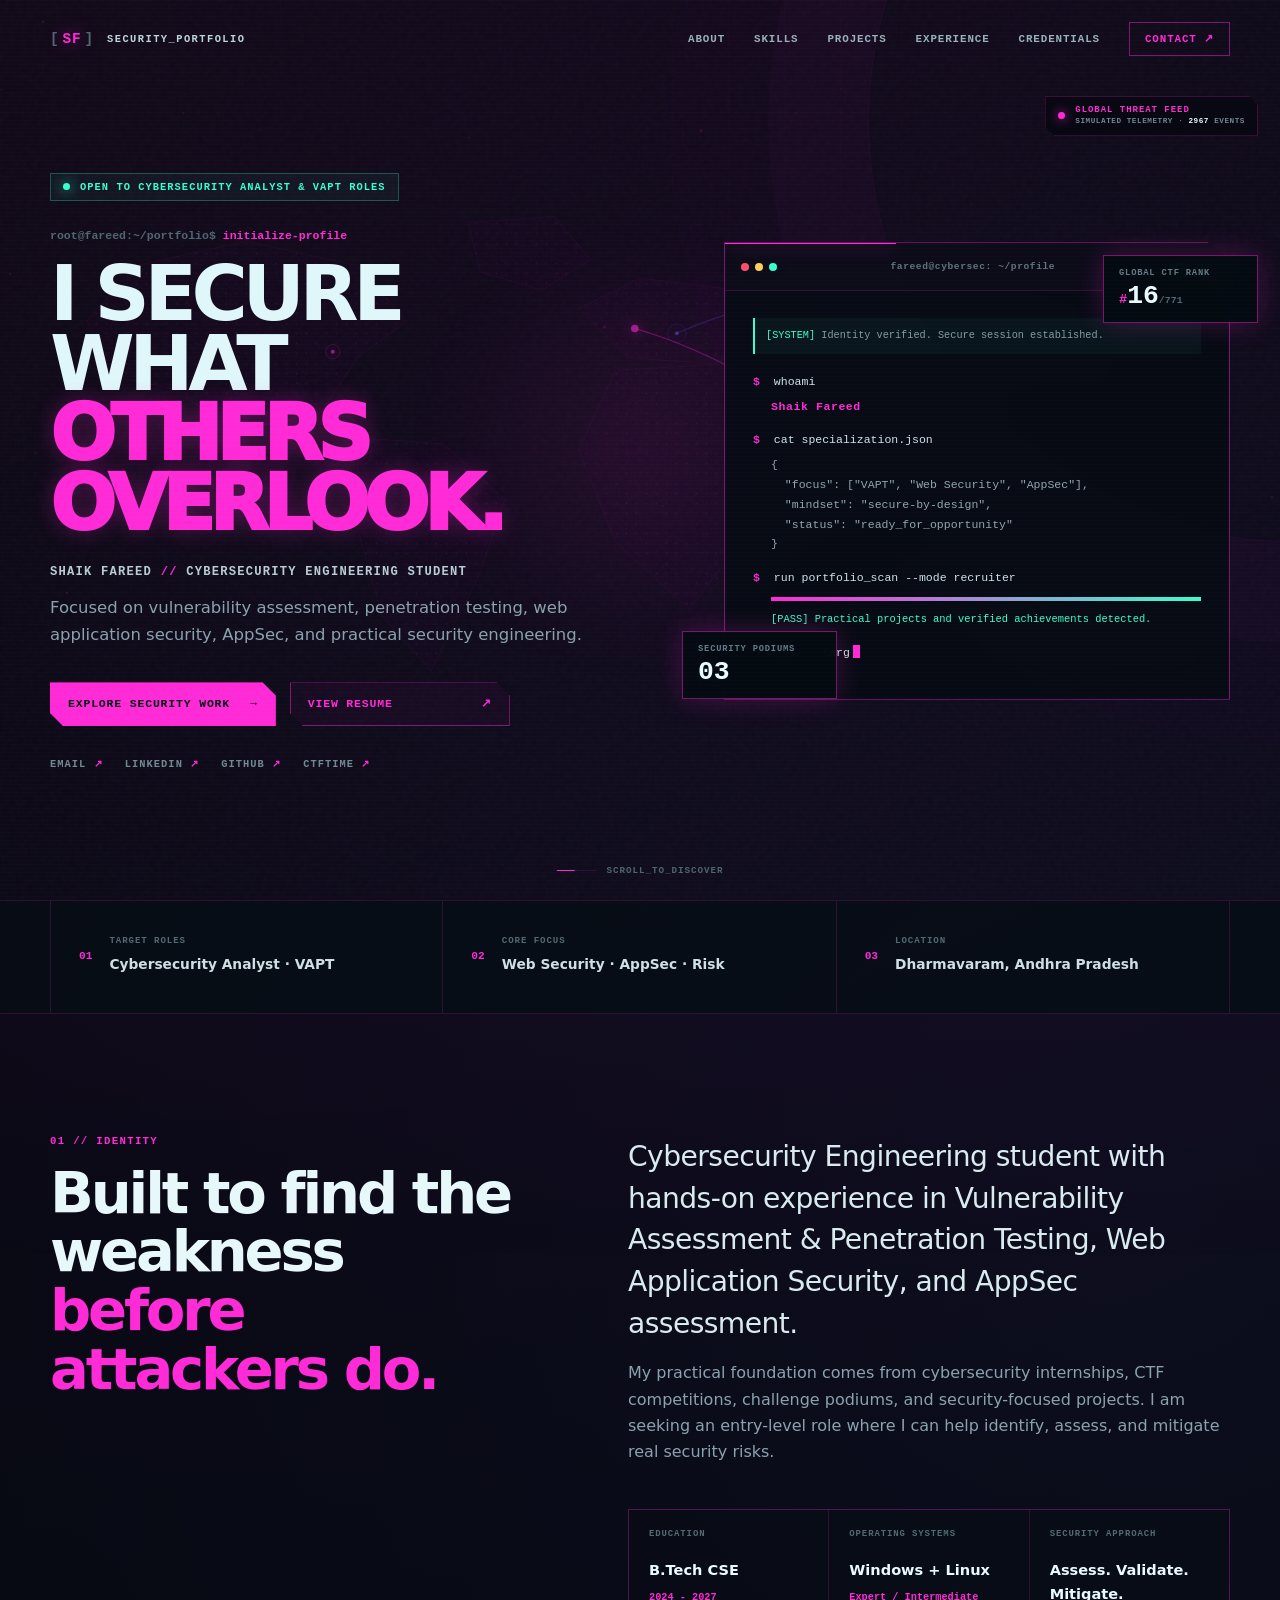
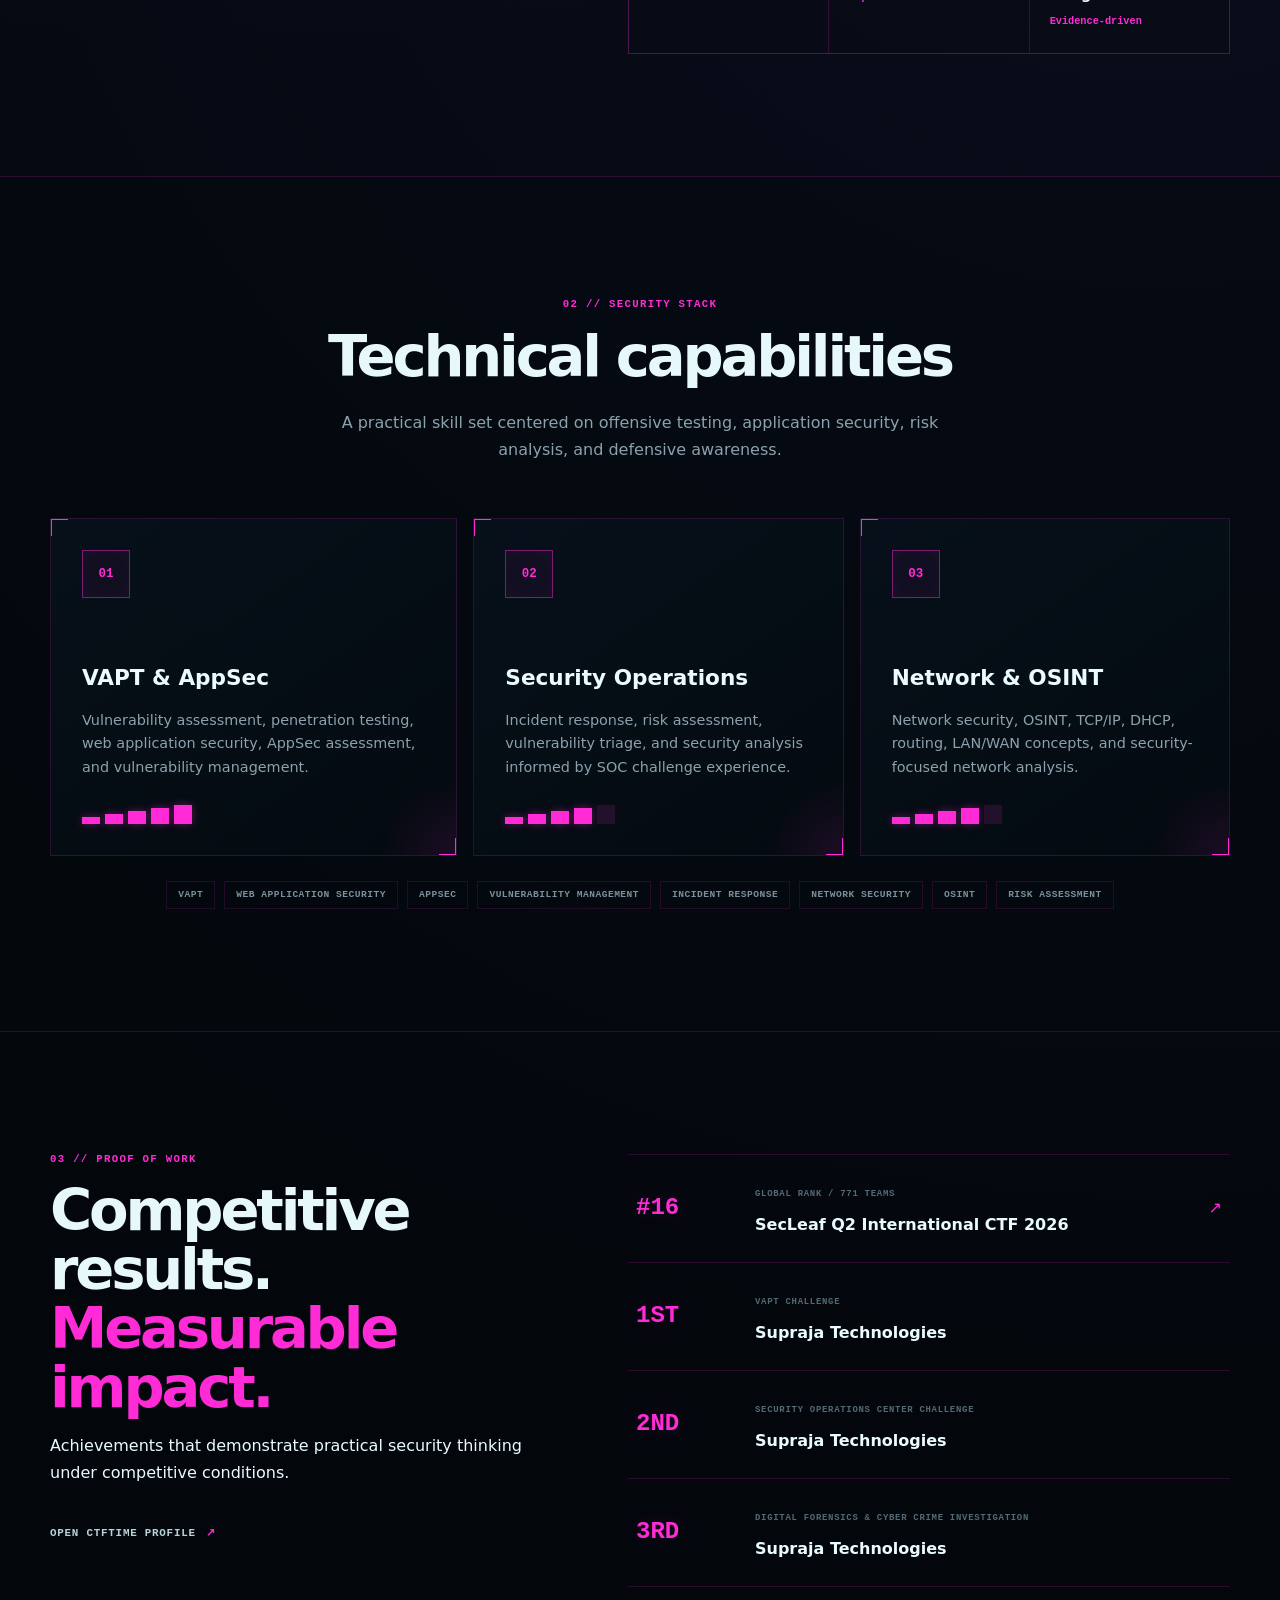
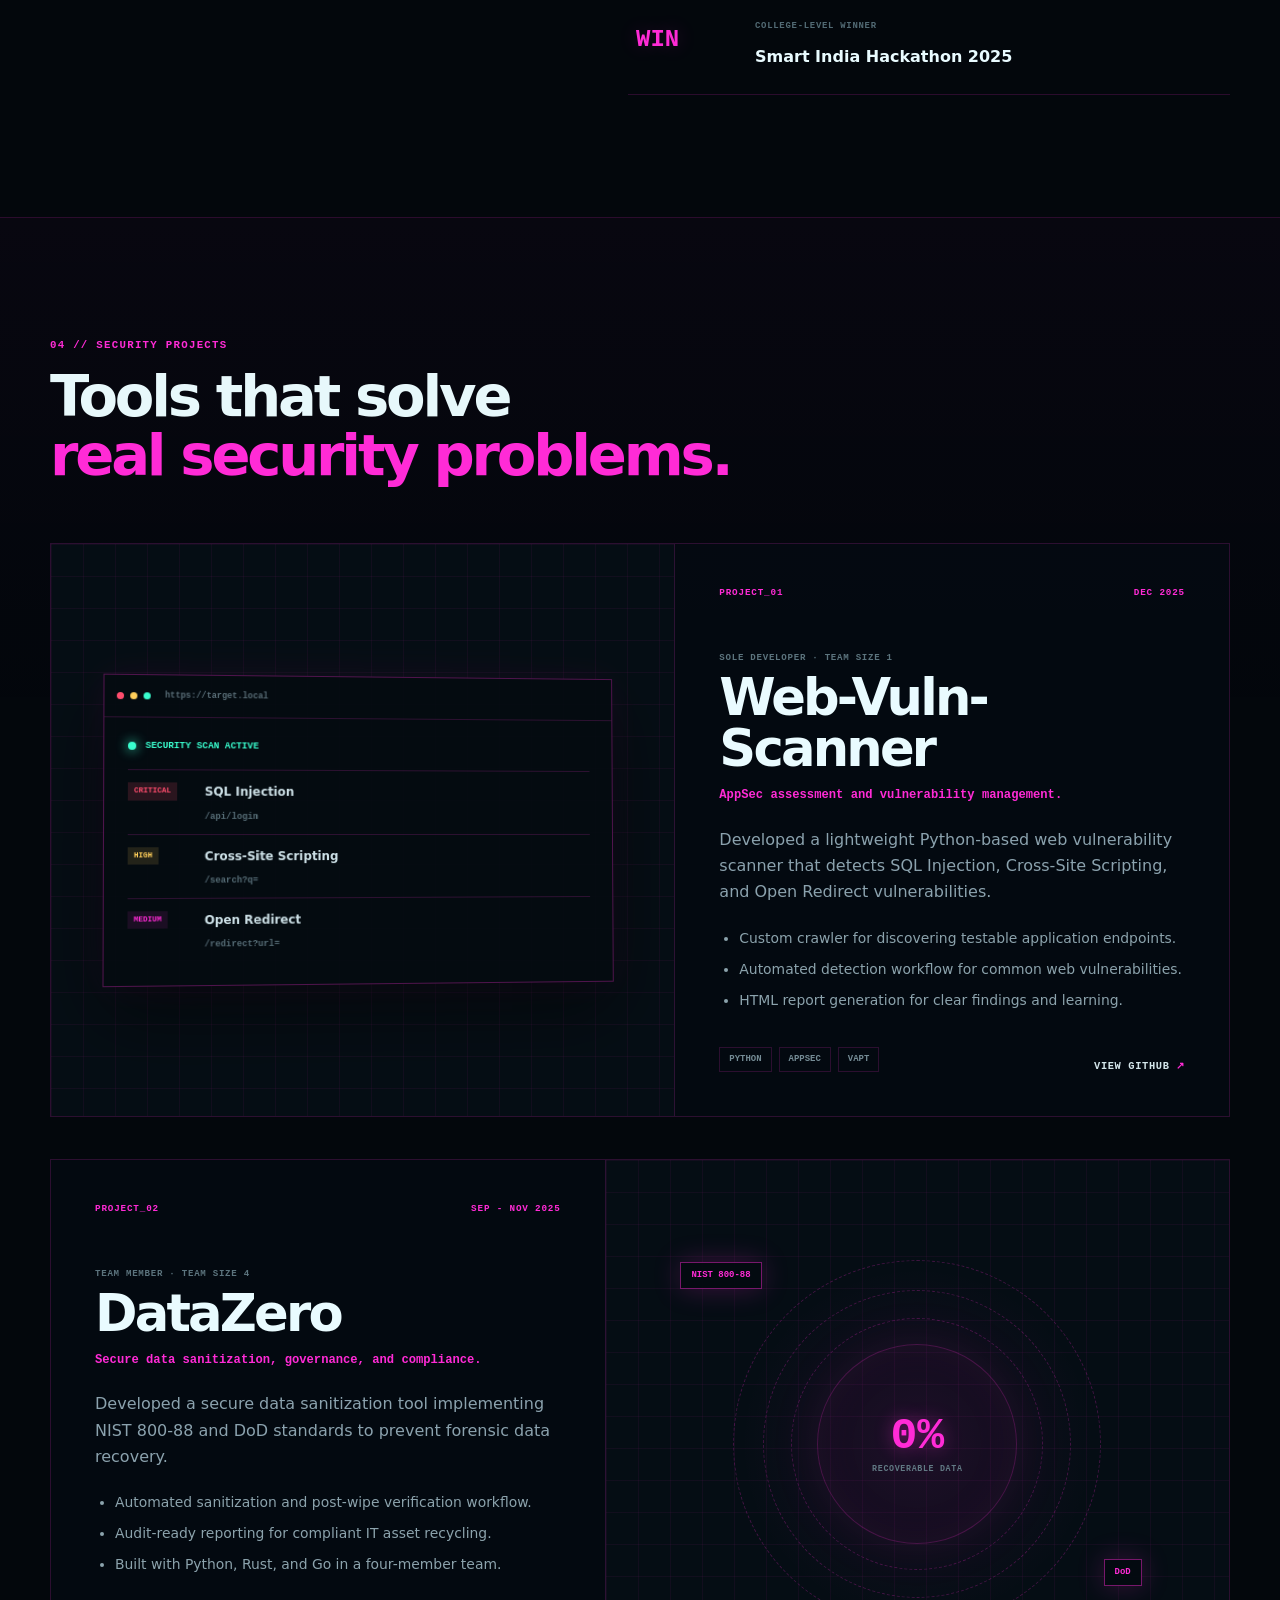
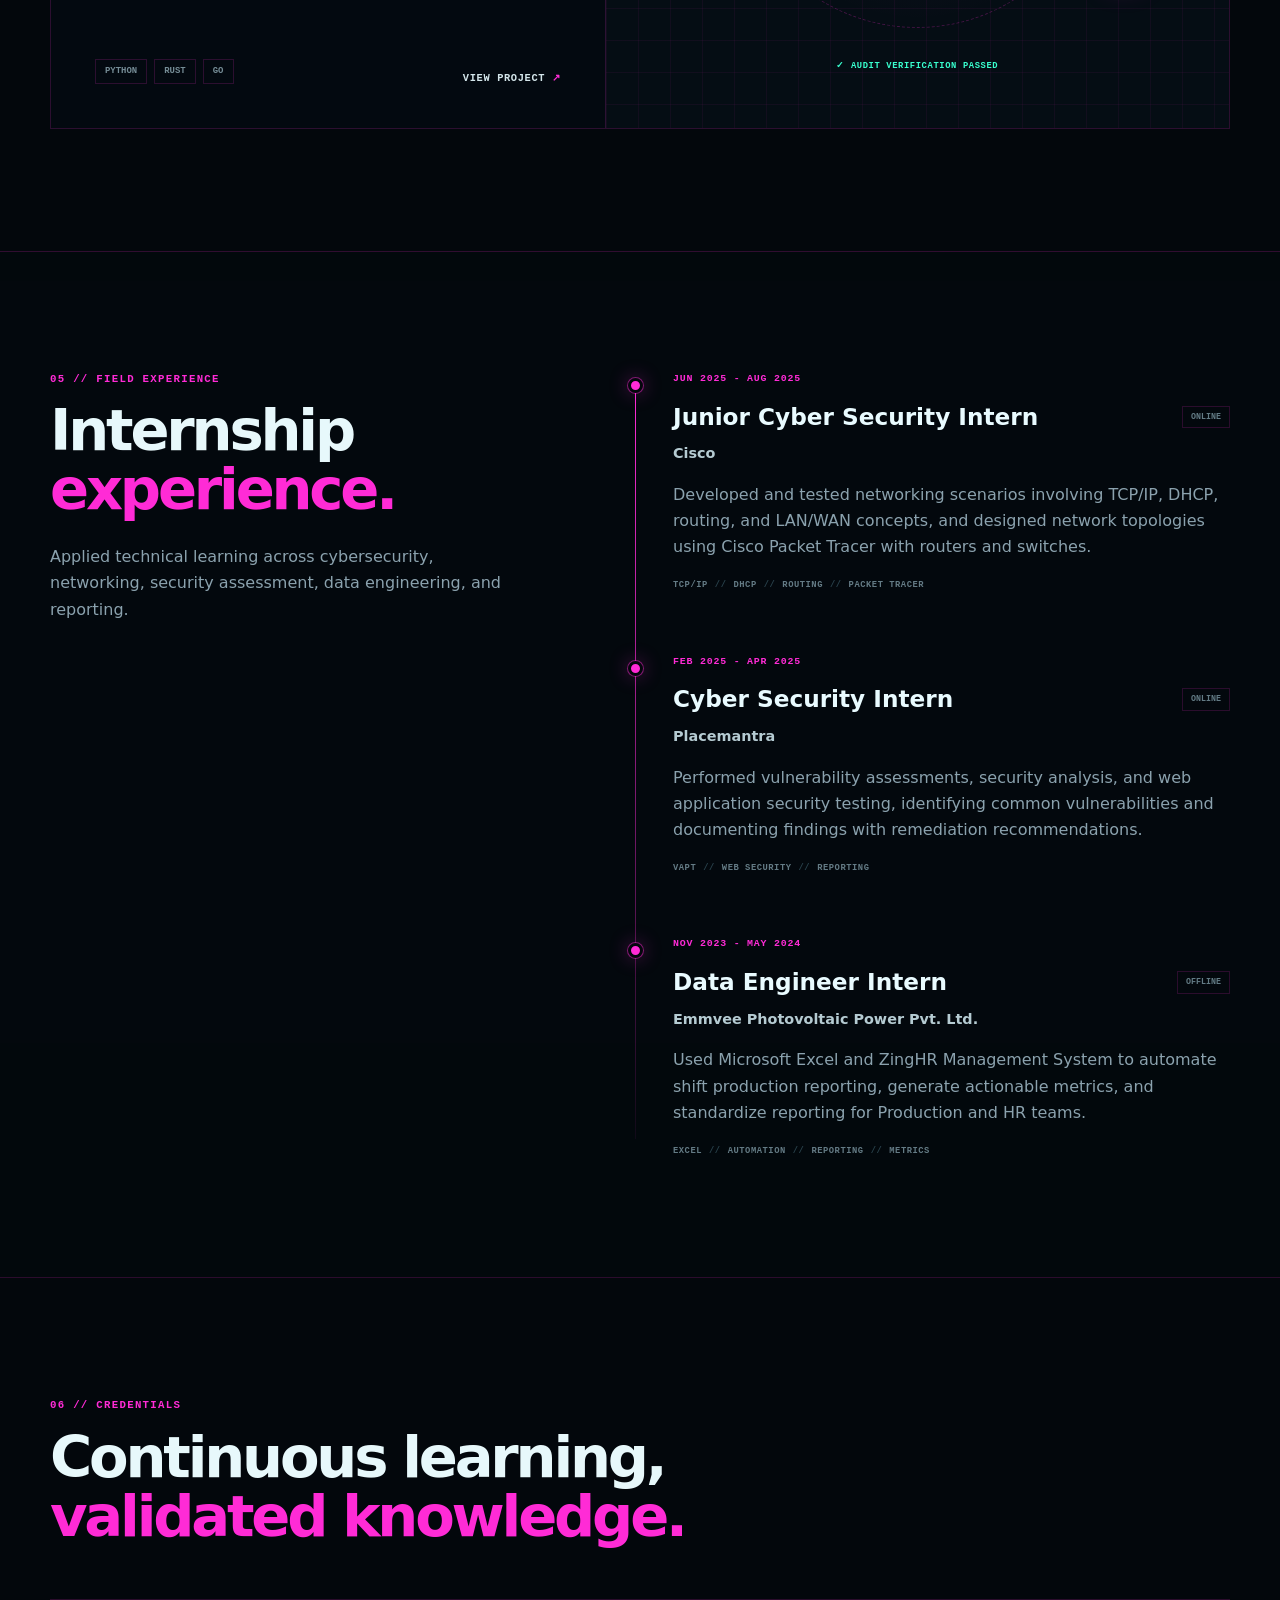
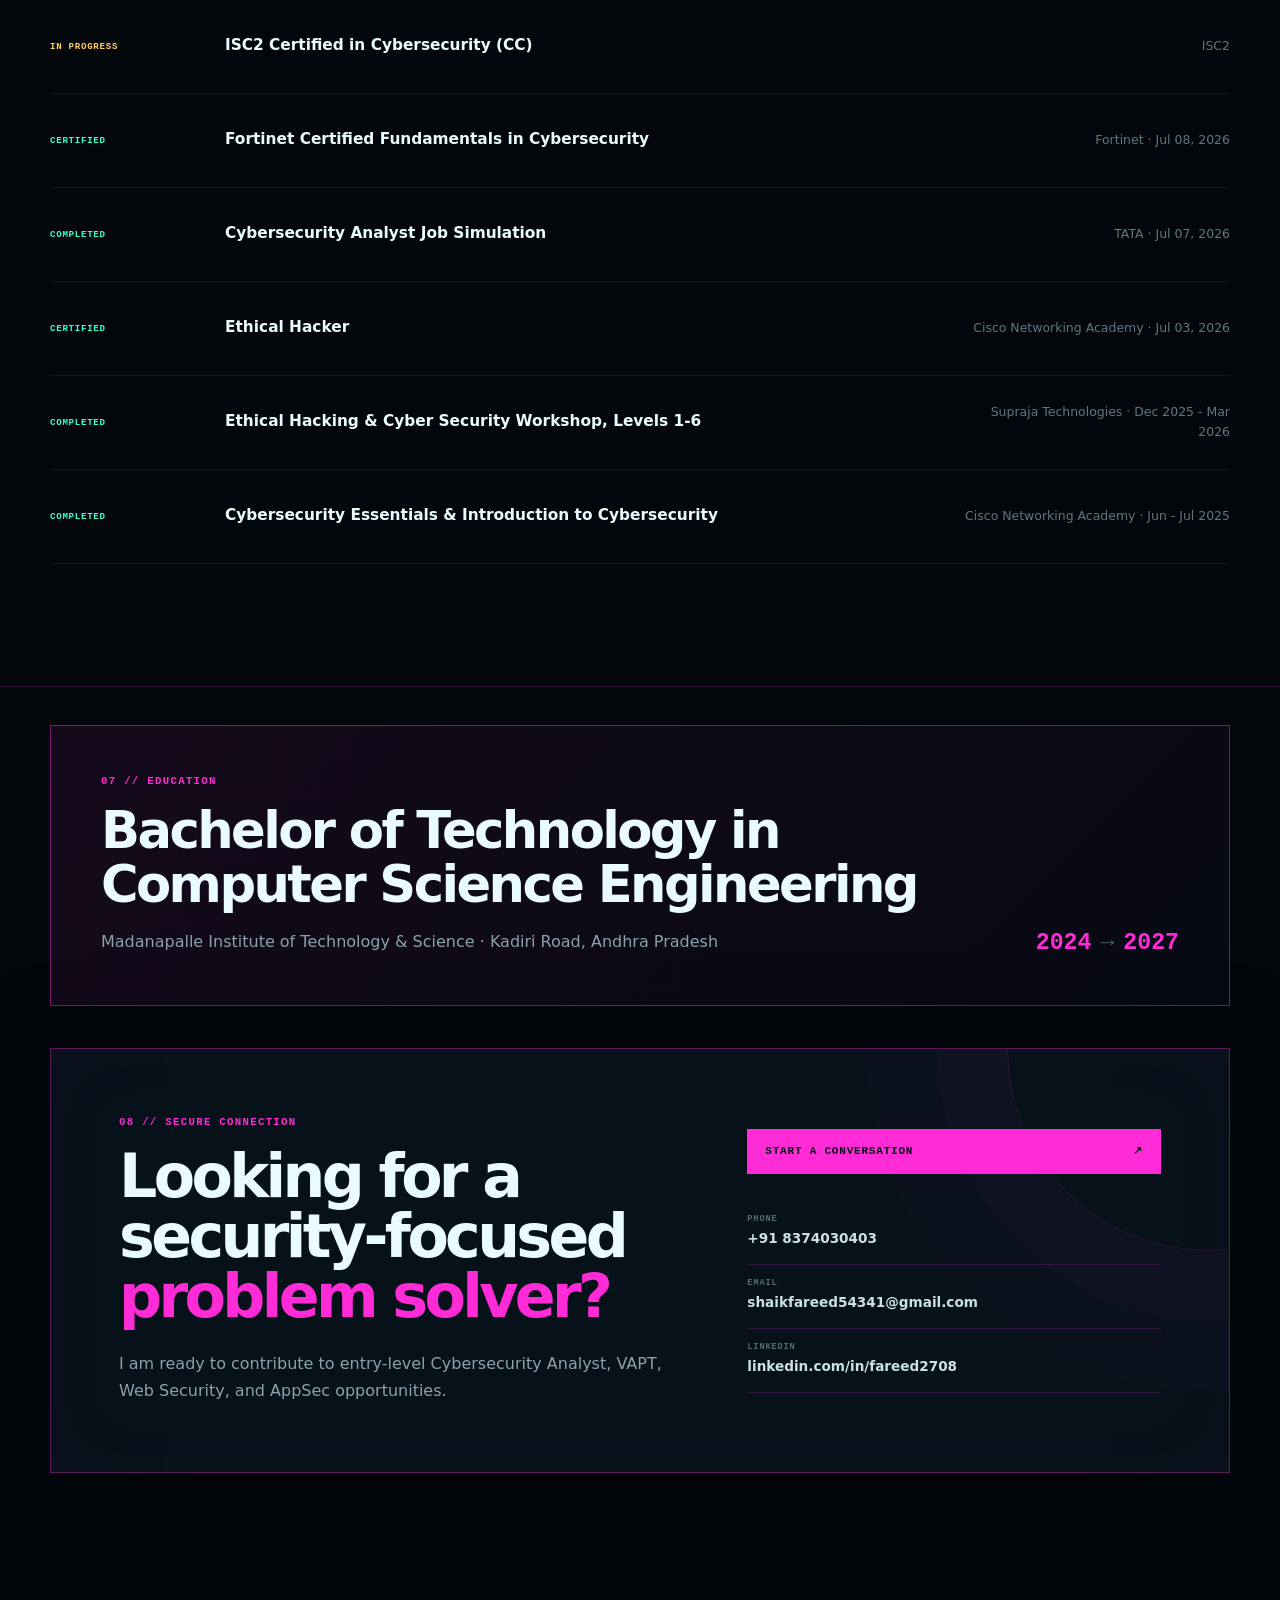
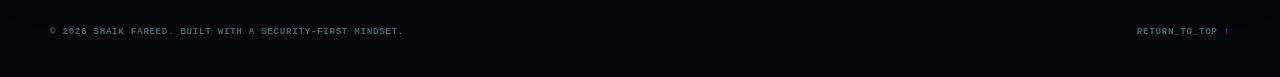
==== index.html @ e4a442df "Add files via upload" ====
<!doctype html>
<html lang="en">
<head>
  <meta charset="utf-8">
  <meta name="viewport" content="width=device-width, initial-scale=1">
  <meta name="description" content="Shaik Fareed is a cybersecurity engineering student specializing in VAPT, web application security, AppSec, vulnerability management, and security testing.">
  <meta name="keywords" content="Shaik Fareed, cybersecurity portfolio, VAPT, web application security, AppSec, penetration testing, vulnerability assessment, cybersecurity analyst">
  <meta name="author" content="Shaik Fareed">
  <meta name="theme-color" content="#05090f">
  <meta name="color-scheme" content="dark">

  <meta property="og:type" content="website">
  <meta property="og:site_name" content="Shaik Fareed Cybersecurity Portfolio">
  <meta property="og:title" content="Shaik Fareed | Cybersecurity • VAPT • AppSec">
  <meta property="og:description" content="Explore Shaik Fareed's VAPT, web application security and AppSec projects, achievements, experience, and certifications.">
  <meta property="og:url" content="https://fareed-sunny.github.io/shaik-fareed-portfolio/">
  <meta property="og:image" content="https://fareed-sunny.github.io/shaik-fareed-portfolio/assets/social-preview.png">
  <meta property="og:image:width" content="1200">
  <meta property="og:image:height" content="630">
  <meta property="og:image:alt" content="Shaik Fareed cybersecurity portfolio social preview">

  <meta name="twitter:card" content="summary_large_image">
  <meta name="twitter:title" content="Shaik Fareed | Cybersecurity • VAPT • AppSec">
  <meta name="twitter:description" content="Cybersecurity portfolio featuring practical VAPT, AppSec and secure data sanitization projects.">
  <meta name="twitter:image" content="https://fareed-sunny.github.io/shaik-fareed-portfolio/assets/social-preview.png">

  <link rel="canonical" href="https://fareed-sunny.github.io/shaik-fareed-portfolio/">
  <link rel="icon" href="assets/favicon.svg" type="image/svg+xml">
  <link rel="stylesheet" href="styles.css">
  <title>Shaik Fareed | Cybersecurity Portfolio</title>

  <script type="application/ld+json">
  {
    "@context": "https://schema.org",
    "@type": "Person",
    "name": "Shaik Fareed",
    "url": "https://fareed-sunny.github.io/shaik-fareed-portfolio/",
    "image": "https://fareed-sunny.github.io/shaik-fareed-portfolio/assets/social-preview.png",
    "jobTitle": "Cybersecurity Engineering Student",
    "description": "Cybersecurity Engineering student focused on VAPT, Web Application Security and AppSec.",
    "email": "mailto:shaikfareed54341@gmail.com",
    "telephone": "+91-8374030403",
    "address": {
      "@type": "PostalAddress",
      "addressLocality": "Dharmavaram",
      "addressRegion": "Andhra Pradesh",
      "postalCode": "515671",
      "addressCountry": "IN"
    },
    "sameAs": [
      "https://www.linkedin.com/in/fareed2708/",
      "https://github.com/Fareed-sunny",
      "https://ctftime.org/team/437108"
    ],
    "alumniOf": {
      "@type": "CollegeOrUniversity",
      "name": "Madanapalle Institute of Technology & Science"
    },
    "knowsAbout": [
      "Vulnerability Assessment and Penetration Testing",
      "Web Application Security",
      "Application Security",
      "Vulnerability Management",
      "Incident Response",
      "Network Security",
      "OSINT",
      "Risk Assessment"
    ]
  }
  </script>
</head>
<body>
  <a class="skip-link" href="#main">Skip to main content</a>

  <canvas id="threat-map" aria-hidden="true"></canvas>
  <canvas id="cyber-canvas" aria-hidden="true"></canvas>
  <div class="threat-status" aria-hidden="true">
    <span class="threat-status-dot"></span>
    <div><strong>GLOBAL THREAT FEED</strong><small>SIMULATED TELEMETRY · <b id="threat-count">0000</b> EVENTS</small></div>
  </div>
  <div class="noise" aria-hidden="true"></div>
  <div class="scanlines" aria-hidden="true"></div>
  <div class="cursor-aura" aria-hidden="true"></div>

  <header class="site-header" id="top">
    <div class="shell navigation">
      <a class="brand" href="#top" aria-label="Shaik Fareed portfolio home">
        <span class="brand-bracket">[</span><span class="brand-name">SF</span><span class="brand-bracket">]</span>
        <span class="brand-label">SECURITY_PORTFOLIO</span>
      </a>

      <button class="menu-toggle" type="button" aria-label="Open menu" aria-expanded="false" aria-controls="primary-nav">
        <span></span><span></span><span></span>
      </button>

      <nav id="primary-nav" class="primary-nav" aria-label="Primary navigation">
        <a href="#about">About</a>
        <a href="#skills">Skills</a>
        <a href="#projects">Projects</a>
        <a href="#experience">Experience</a>
        <a href="#credentials">Credentials</a>
        <a class="nav-contact" href="#contact">Contact <span>↗</span></a>
      </nav>
    </div>
  </header>

  <main id="main">
    <section class="hero section" aria-labelledby="hero-title">
      <div class="shell hero-layout">
        <div class="hero-copy reveal">
          <div class="availability"><i></i> OPEN TO CYBERSECURITY ANALYST &amp; VAPT ROLES</div>
          <p class="command-label">root@fareed:~/portfolio$ <span>initialize-profile</span></p>
          <h1 id="hero-title">
            <span class="intro">I secure what</span>
            <span class="glitch" data-text="OTHERS OVERLOOK.">OTHERS OVERLOOK.</span>
          </h1>
          <p class="hero-name">SHAIK FAREED <span>//</span> CYBERSECURITY ENGINEERING STUDENT</p>
          <p class="hero-summary">
            Focused on vulnerability assessment, penetration testing, web application security, AppSec, and practical security engineering.
          </p>

          <div class="hero-actions">
            <a class="cyber-button primary" href="#projects"><span>Explore Security Work</span><b>→</b></a>
            <a class="cyber-button ghost" href="assets/Shaik_Fareed_Resume.pdf" target="_blank" rel="noopener"><span>View Resume</span><b>↗</b></a>
          </div>

          <div class="social-strip" aria-label="Professional links">
            <a href="mailto:shaikfareed54341@gmail.com">EMAIL <span>↗</span></a>
            <a href="https://www.linkedin.com/in/fareed2708/" target="_blank" rel="noopener noreferrer">LINKEDIN <span>↗</span></a>
            <a href="https://github.com/Fareed-sunny" target="_blank" rel="noopener noreferrer">GITHUB <span>↗</span></a>
            <a href="https://ctftime.org/team/437108" target="_blank" rel="noopener noreferrer">CTFTIME <span>↗</span></a>
          </div>
        </div>

        <div class="hero-console reveal" aria-label="Interactive cybersecurity profile terminal">
          <div class="console-frame">
            <div class="console-topbar">
              <div class="window-controls" aria-hidden="true"><span></span><span></span><span></span></div>
              <p>fareed@cybersec: ~/profile</p>
              <span class="encrypted">AES-256</span>
            </div>
            <div class="console-body">
              <div class="system-line"><span>[SYSTEM]</span> Identity verified. Secure session established.</div>
              <p><b>$</b> whoami</p>
              <div class="terminal-result accent">Shaik Fareed</div>
              <p><b>$</b> cat specialization.json</p>
              <pre class="terminal-result"><code>{
  "focus": ["VAPT", "Web Security", "AppSec"],
  "mindset": "secure-by-design",
  "status": "ready_for_opportunity"
}</code></pre>
              <p><b>$</b> run portfolio_scan --mode recruiter</p>
              <div class="scan-progress" aria-label="Recruiter portfolio scan">
                <span></span>
              </div>
              <div class="terminal-result success">[PASS] Practical projects and verified achievements detected.</div>
              <p class="typing-row"><b>$</b> <span id="terminal-typing"></span><i></i></p>
            </div>
          </div>

          <div class="floating-stat stat-one">
            <span>GLOBAL CTF RANK</span>
            <strong><em>#</em>16<small>/771</small></strong>
          </div>
          <div class="floating-stat stat-two">
            <span>SECURITY PODIUMS</span>
            <strong>03</strong>
          </div>
        </div>
      </div>
      <a class="scroll-cue" href="#about" aria-label="Scroll to about section"><span></span>SCROLL_TO_DISCOVER</a>
    </section>

    <section class="recruiter-bar" aria-label="Recruiter summary">
      <div class="shell recruiter-grid">
        <article><span>01</span><div><small>TARGET ROLES</small><strong>Cybersecurity Analyst · VAPT</strong></div></article>
        <article><span>02</span><div><small>CORE FOCUS</small><strong>Web Security · AppSec · Risk</strong></div></article>
        <article><span>03</span><div><small>LOCATION</small><strong>Dharmavaram, Andhra Pradesh</strong></div></article>
      </div>
    </section>

    <section class="section about-section" id="about" aria-labelledby="about-title">
      <div class="shell split-layout">
        <div class="section-heading reveal">
          <p class="section-code">01 // IDENTITY</p>
          <h2 id="about-title">Built to find the weakness<br><span>before attackers do.</span></h2>
        </div>
        <div class="about-copy reveal">
          <p class="lead">Cybersecurity Engineering student with hands-on experience in Vulnerability Assessment &amp; Penetration Testing, Web Application Security, and AppSec assessment.</p>
          <p>My practical foundation comes from cybersecurity internships, CTF competitions, challenge podiums, and security-focused projects. I am seeking an entry-level role where I can help identify, assess, and mitigate real security risks.</p>
          <div class="identity-grid">
            <article><small>EDUCATION</small><strong>B.Tech CSE</strong><span>2024 - 2027</span></article>
            <article><small>OPERATING SYSTEMS</small><strong>Windows + Linux</strong><span>Expert / Intermediate</span></article>
            <article><small>SECURITY APPROACH</small><strong>Assess. Validate. Mitigate.</strong><span>Evidence-driven</span></article>
          </div>
        </div>
      </div>
    </section>

    <section class="section skills-section" id="skills" aria-labelledby="skills-title">
      <div class="shell">
        <div class="section-heading centered reveal">
          <p class="section-code">02 // SECURITY STACK</p>
          <h2 id="skills-title">Technical capabilities</h2>
          <p>A practical skill set centered on offensive testing, application security, risk analysis, and defensive awareness.</p>
        </div>

        <div class="skill-matrix">
          <article class="skill-card featured reveal">
            <div class="card-corners" aria-hidden="true"></div>
            <div class="skill-icon">01</div>
            <h3>VAPT &amp; AppSec</h3>
            <p>Vulnerability assessment, penetration testing, web application security, AppSec assessment, and vulnerability management.</p>
            <div class="signal-bars" aria-label="Primary focus strength"><span></span><span></span><span></span><span></span><span></span></div>
          </article>
          <article class="skill-card reveal">
            <div class="card-corners" aria-hidden="true"></div>
            <div class="skill-icon">02</div>
            <h3>Security Operations</h3>
            <p>Incident response, risk assessment, vulnerability triage, and security analysis informed by SOC challenge experience.</p>
            <div class="signal-bars four" aria-label="Strong focus strength"><span></span><span></span><span></span><span></span><span></span></div>
          </article>
          <article class="skill-card reveal">
            <div class="card-corners" aria-hidden="true"></div>
            <div class="skill-icon">03</div>
            <h3>Network &amp; OSINT</h3>
            <p>Network security, OSINT, TCP/IP, DHCP, routing, LAN/WAN concepts, and security-focused network analysis.</p>
            <div class="signal-bars four" aria-label="Strong focus strength"><span></span><span></span><span></span><span></span><span></span></div>
          </article>
        </div>

        <div class="capability-cloud reveal" aria-label="Security domain keywords">
          <span>VAPT</span><span>WEB APPLICATION SECURITY</span><span>APPSEC</span><span>VULNERABILITY MANAGEMENT</span><span>INCIDENT RESPONSE</span><span>NETWORK SECURITY</span><span>OSINT</span><span>RISK ASSESSMENT</span>
        </div>
      </div>
    </section>

    <section class="section achievements-section" id="achievements" aria-labelledby="achievements-title">
      <div class="shell split-layout achievement-layout">
        <div class="section-heading reveal">
          <p class="section-code">03 // PROOF OF WORK</p>
          <h2 id="achievements-title">Competitive results.<br><span>Measurable impact.</span></h2>
          <p>Achievements that demonstrate practical security thinking under competitive conditions.</p>
          <a class="inline-link" href="https://ctftime.org/team/437108" target="_blank" rel="noopener noreferrer">Open CTFtime profile <span>↗</span></a>
        </div>

        <div class="achievement-list">
          <a class="achievement-row reveal" href="https://ctftime.org/team/437108" target="_blank" rel="noopener noreferrer">
            <div class="achievement-rank">#16</div>
            <div><small>GLOBAL RANK / 771 TEAMS</small><h3>SecLeaf Q2 International CTF 2026</h3></div>
            <span>↗</span>
          </a>
          <article class="achievement-row reveal">
            <div class="achievement-rank">1ST</div>
            <div><small>VAPT CHALLENGE</small><h3>Supraja Technologies</h3></div>
          </article>
          <article class="achievement-row reveal">
            <div class="achievement-rank">2ND</div>
            <div><small>SECURITY OPERATIONS CENTER CHALLENGE</small><h3>Supraja Technologies</h3></div>
          </article>
          <article class="achievement-row reveal">
            <div class="achievement-rank">3RD</div>
            <div><small>DIGITAL FORENSICS &amp; CYBER CRIME INVESTIGATION</small><h3>Supraja Technologies</h3></div>
          </article>
          <article class="achievement-row reveal">
            <div class="achievement-rank">WIN</div>
            <div><small>COLLEGE-LEVEL WINNER</small><h3>Smart India Hackathon 2025</h3></div>
          </article>
        </div>
      </div>
    </section>

    <section class="section projects-section" id="projects" aria-labelledby="projects-title">
      <div class="shell">
        <div class="section-heading reveal">
          <p class="section-code">04 // SECURITY PROJECTS</p>
          <h2 id="projects-title">Tools that solve<br><span>real security problems.</span></h2>
        </div>

        <div class="project-stack">
          <article class="project-case reveal">
            <div class="project-visual scanner-visual" aria-hidden="true">
              <div class="browser-frame">
                <div class="browser-top"><i></i><i></i><i></i><span>https://target.local</span></div>
                <div class="browser-body">
                  <div class="scan-target"><span></span><b>SECURITY SCAN ACTIVE</b></div>
                  <div class="finding critical"><span>CRITICAL</span><strong>SQL Injection</strong><small>/api/login</small></div>
                  <div class="finding high"><span>HIGH</span><strong>Cross-Site Scripting</strong><small>/search?q=</small></div>
                  <div class="finding medium"><span>MEDIUM</span><strong>Open Redirect</strong><small>/redirect?url=</small></div>
                </div>
              </div>
            </div>
            <div class="project-content">
              <div class="project-meta"><span>PROJECT_01</span><span>DEC 2025</span></div>
              <p class="project-role">SOLE DEVELOPER · TEAM SIZE 1</p>
              <h3>Web-Vuln-Scanner</h3>
              <p class="project-tagline">AppSec assessment and vulnerability management.</p>
              <p>Developed a lightweight Python-based web vulnerability scanner that detects SQL Injection, Cross-Site Scripting, and Open Redirect vulnerabilities.</p>
              <ul>
                <li>Custom crawler for discovering testable application endpoints.</li>
                <li>Automated detection workflow for common web vulnerabilities.</li>
                <li>HTML report generation for clear findings and learning.</li>
              </ul>
              <div class="project-footer">
                <div><span>PYTHON</span><span>APPSEC</span><span>VAPT</span></div>
                <a href="https://github.com/Fareed-sunny" target="_blank" rel="noopener noreferrer">View GitHub <b>↗</b></a>
              </div>
            </div>
          </article>

          <article class="project-case reverse reveal">
            <div class="project-visual datazero-visual" aria-hidden="true">
              <div class="data-core">
                <div class="core-ring r1"></div><div class="core-ring r2"></div><div class="core-ring r3"></div>
                <strong>0%</strong><span>RECOVERABLE DATA</span>
              </div>
              <div class="standard-tag nist">NIST 800-88</div>
              <div class="standard-tag dod">DoD</div>
              <div class="verification">✓ AUDIT VERIFICATION PASSED</div>
            </div>
            <div class="project-content">
              <div class="project-meta"><span>PROJECT_02</span><span>SEP - NOV 2025</span></div>
              <p class="project-role">TEAM MEMBER · TEAM SIZE 4</p>
              <h3>DataZero</h3>
              <p class="project-tagline">Secure data sanitization, governance, and compliance.</p>
              <p>Developed a secure data sanitization tool implementing NIST 800-88 and DoD standards to prevent forensic data recovery.</p>
              <ul>
                <li>Automated sanitization and post-wipe verification workflow.</li>
                <li>Audit-ready reporting for compliant IT asset recycling.</li>
                <li>Built with Python, Rust, and Go in a four-member team.</li>
              </ul>
              <div class="project-footer">
                <div><span>PYTHON</span><span>RUST</span><span>GO</span></div>
                <a href="https://github.com/Fareed-sunny/DataZero" target="_blank" rel="noopener noreferrer">View Project <b>↗</b></a>
              </div>
            </div>
          </article>
        </div>
      </div>
    </section>

    <section class="section experience-section" id="experience" aria-labelledby="experience-title">
      <div class="shell split-layout">
        <div class="section-heading sticky reveal">
          <p class="section-code">05 // FIELD EXPERIENCE</p>
          <h2 id="experience-title">Internship<br><span>experience.</span></h2>
          <p>Applied technical learning across cybersecurity, networking, security assessment, data engineering, and reporting.</p>
        </div>
        <div class="timeline">
          <article class="timeline-entry reveal">
            <div class="timeline-node"></div>
            <p class="timeline-date">JUN 2025 - AUG 2025</p>
            <div class="timeline-header"><h3>Junior Cyber Security Intern</h3><span>ONLINE</span></div>
            <h4>Cisco</h4>
            <p>Developed and tested networking scenarios involving TCP/IP, DHCP, routing, and LAN/WAN concepts, and designed network topologies using Cisco Packet Tracer with routers and switches.</p>
            <div class="timeline-tags"><span>TCP/IP</span><span>DHCP</span><span>ROUTING</span><span>PACKET TRACER</span></div>
          </article>
          <article class="timeline-entry reveal">
            <div class="timeline-node"></div>
            <p class="timeline-date">FEB 2025 - APR 2025</p>
            <div class="timeline-header"><h3>Cyber Security Intern</h3><span>ONLINE</span></div>
            <h4>Placemantra</h4>
            <p>Performed vulnerability assessments, security analysis, and web application security testing, identifying common vulnerabilities and documenting findings with remediation recommendations.</p>
            <div class="timeline-tags"><span>VAPT</span><span>WEB SECURITY</span><span>REPORTING</span></div>
          </article>
          <article class="timeline-entry reveal">
            <div class="timeline-node"></div>
            <p class="timeline-date">NOV 2023 - MAY 2024</p>
            <div class="timeline-header"><h3>Data Engineer Intern</h3><span>OFFLINE</span></div>
            <h4>Emmvee Photovoltaic Power Pvt. Ltd.</h4>
            <p>Used Microsoft Excel and ZingHR Management System to automate shift production reporting, generate actionable metrics, and standardize reporting for Production and HR teams.</p>
            <div class="timeline-tags"><span>EXCEL</span><span>AUTOMATION</span><span>REPORTING</span><span>METRICS</span></div>
          </article>
        </div>
      </div>
    </section>

    <section class="section credentials-section" id="credentials" aria-labelledby="credentials-title">
      <div class="shell">
        <div class="section-heading reveal">
          <p class="section-code">06 // CREDENTIALS</p>
          <h2 id="credentials-title">Continuous learning,<br><span>validated knowledge.</span></h2>
        </div>
        <div class="credential-list">
          <article class="credential-row reveal"><span class="credential-state progress">IN PROGRESS</span><h3>ISC2 Certified in Cybersecurity (CC)</h3><p>ISC2</p></article>
          <article class="credential-row reveal"><span class="credential-state">CERTIFIED</span><h3>Fortinet Certified Fundamentals in Cybersecurity</h3><p>Fortinet · Jul 08, 2026</p></article>
          <article class="credential-row reveal"><span class="credential-state">COMPLETED</span><h3>Cybersecurity Analyst Job Simulation</h3><p>TATA · Jul 07, 2026</p></article>
          <article class="credential-row reveal"><span class="credential-state">CERTIFIED</span><h3>Ethical Hacker</h3><p>Cisco Networking Academy · Jul 03, 2026</p></article>
          <article class="credential-row reveal"><span class="credential-state">COMPLETED</span><h3>Ethical Hacking &amp; Cyber Security Workshop, Levels 1-6</h3><p>Supraja Technologies · Dec 2025 - Mar 2026</p></article>
          <article class="credential-row reveal"><span class="credential-state">COMPLETED</span><h3>Cybersecurity Essentials &amp; Introduction to Cybersecurity</h3><p>Cisco Networking Academy · Jun - Jul 2025</p></article>
        </div>
      </div>
    </section>

    <section class="education-section">
      <div class="shell">
        <article class="education-card reveal">
          <div>
            <p class="section-code">07 // EDUCATION</p>
            <h2>Bachelor of Technology in<br>Computer Science Engineering</h2>
            <p>Madanapalle Institute of Technology &amp; Science · Kadiri Road, Andhra Pradesh</p>
          </div>
          <strong>2024<span>→</span>2027</strong>
        </article>
      </div>
    </section>

    <section class="section contact-section" id="contact" aria-labelledby="contact-title">
      <div class="shell contact-panel reveal">
        <div class="contact-copy">
          <p class="section-code">08 // SECURE CONNECTION</p>
          <h2 id="contact-title">Looking for a security-focused<br><span>problem solver?</span></h2>
          <p>I am ready to contribute to entry-level Cybersecurity Analyst, VAPT, Web Security, and AppSec opportunities.</p>
        </div>
        <div class="contact-actions">
          <a class="contact-primary" href="mailto:shaikfareed54341@gmail.com?subject=Cybersecurity%20Opportunity%20for%20Shaik%20Fareed">Start a conversation <span>↗</span></a>
          <a href="tel:+918374030403"><small>PHONE</small><strong>+91 8374030403</strong></a>
          <a href="mailto:shaikfareed54341@gmail.com"><small>EMAIL</small><strong>shaikfareed54341@gmail.com</strong></a>
          <a href="https://www.linkedin.com/in/fareed2708/" target="_blank" rel="noopener noreferrer"><small>LINKEDIN</small><strong>linkedin.com/in/fareed2708</strong></a>
        </div>
      </div>
    </section>
  </main>

  <footer class="site-footer">
    <div class="shell">
      <p>© <span id="year"></span> SHAIK FAREED. BUILT WITH A SECURITY-FIRST MINDSET.</p>
      <a href="#top">RETURN_TO_TOP <span>↑</span></a>
    </div>
  </footer>

  <script src="script.js"></script>
</body>
</html>
---- styles.css ----
:root {
  --bg: #03070c;
  --bg-soft: #070d14;
  --panel: rgba(8, 17, 27, .82);
  --panel-solid: #08111b;
  --text: #e9fbff;
  --muted: #8ba2ae;
  --dim: #526873;
  --cyan: #00f6ff;
  --cyan-soft: #67fbff;
  --neon-rgb: 0, 246, 255;
  --neon-soft-rgb: 103, 251, 255;
  --green: #5cff9d;
  --green-rgb: 92, 255, 157;
  --violet: #8b5cff;
  --violet-rgb: 139, 92, 255;
  --red: #ff4d6d;
  --amber: #ffcf5a;
  --line: rgba(var(--neon-rgb), .16);
  --line-bright: rgba(var(--neon-rgb), .46);
  --glow: 0 0 28px rgba(var(--neon-rgb), .22);
  --shell: min(1180px, calc(100vw - 42px));
  --radius: 18px;
  --mono: "SFMono-Regular", Consolas, "Liberation Mono", Menlo, monospace;
  --sans: Inter, ui-sans-serif, system-ui, -apple-system, BlinkMacSystemFont, "Segoe UI", sans-serif;
}

* { box-sizing: border-box; }
:where(.brand-name, .primary-nav a, .cyber-button, .console-frame, .skill-card, .achievement-card, .project-card, .timeline-node, .credential-row, .contact-panel, .data-core, .standard-tag, .threat-status, .threat-status-dot) {
  transition: color .7s ease, border-color .7s ease, background-color .7s ease, box-shadow .7s ease, text-shadow .7s ease;
}
html { scroll-behavior: smooth; }
body {
  margin: 0;
  min-width: 320px;
  overflow-x: hidden;
  background:
    radial-gradient(circle at 18% -10%, rgba(var(--neon-rgb), .08), transparent 28%),
    radial-gradient(circle at 90% 15%, rgba(var(--violet-rgb), .07), transparent 26%),
    var(--bg);
  color: var(--text);
  font-family: var(--sans);
  line-height: 1.65;
  -webkit-font-smoothing: antialiased;
}

::selection { background: var(--cyan); color: #001014; }
a { color: inherit; text-decoration: none; }
button, a { -webkit-tap-highlight-color: transparent; }
img, svg { display: block; max-width: 100%; }

.skip-link { position: fixed; z-index: 9999; top: 12px; left: 12px; padding: 10px 14px; background: var(--cyan); color: #001216; font-weight: 900; transform: translateY(-150%); }
.skip-link:focus { transform: translateY(0); }
.shell { width: var(--shell); margin-inline: auto; }
.section { position: relative; padding: 122px 0; }

#threat-map { position: fixed; z-index: -5; inset: 0; width: 100%; height: 100%; opacity: .82; pointer-events: none; }
#cyber-canvas { position: fixed; z-index: -4; inset: 0; width: 100%; height: 100%; opacity: .32; pointer-events: none; }
.threat-status { position: fixed; z-index: 22; top: 96px; right: 22px; display: flex; align-items: center; gap: 10px; padding: 9px 12px; border: 1px solid rgba(var(--neon-rgb), .22); background: rgba(3, 7, 12, .62); box-shadow: 0 0 24px rgba(var(--neon-rgb), .08); backdrop-filter: blur(12px); pointer-events: none; clip-path: polygon(0 0, calc(100% - 9px) 0, 100% 9px, 100% 100%, 9px 100%, 0 calc(100% - 9px)); }
.threat-status-dot { width: 7px; height: 7px; border-radius: 50%; background: var(--cyan); box-shadow: 0 0 12px var(--cyan); animation: pulseDot 1.1s ease-in-out infinite; }
.threat-status div { display: grid; gap: 3px; }
.threat-status strong { color: var(--cyan); font: 850 .56rem/1 var(--mono); letter-spacing: .11em; }
.threat-status small { color: #6f8791; font: 700 .48rem/1 var(--mono); letter-spacing: .07em; }
.threat-status b { color: var(--text); font-weight: 850; }
.noise { position: fixed; z-index: -2; inset: 0; pointer-events: none; opacity: .035; background-image: url("data:image/svg+xml,%3Csvg viewBox='0 0 180 180' xmlns='http://www.w3.org/2000/svg'%3E%3Cfilter id='n'%3E%3CfeTurbulence type='fractalNoise' baseFrequency='.85' numOctaves='3' stitchTiles='stitch'/%3E%3C/filter%3E%3Crect width='100%25' height='100%25' filter='url(%23n)' opacity='.7'/%3E%3C/svg%3E"); }
.scanlines { position: fixed; z-index: 20; inset: 0; pointer-events: none; opacity: .035; background: repeating-linear-gradient(0deg, transparent 0 3px, var(--cyan) 4px); mix-blend-mode: screen; }
.cursor-aura { position: fixed; z-index: -1; width: 500px; height: 500px; left: -250px; top: -250px; border-radius: 50%; pointer-events: none; background: radial-gradient(circle, rgba(var(--neon-rgb),.08), transparent 66%); transform: translate3d(var(--mouse-x, 50vw), var(--mouse-y, 50vh), 0); transition: opacity .2s ease; }

.site-header { position: fixed; z-index: 100; inset: 0 0 auto; border-bottom: 1px solid transparent; transition: background .25s ease, border-color .25s ease, backdrop-filter .25s ease; }
.site-header.scrolled { border-color: var(--line); background: rgba(3, 7, 12, .78); backdrop-filter: blur(18px); }
.navigation { min-height: 78px; display: flex; align-items: center; justify-content: space-between; gap: 30px; }
.brand { display: inline-flex; align-items: center; gap: 3px; font: 800 .9rem/1 var(--mono); letter-spacing: .06em; }
.brand-name { color: var(--cyan); text-shadow: 0 0 18px rgba(var(--neon-rgb),.6); }
.brand-bracket { color: var(--dim); }
.brand-label { margin-left: 10px; color: #bfd5de; font-size: .65rem; letter-spacing: .14em; }
.primary-nav { display: flex; align-items: center; gap: 29px; }
.primary-nav a { position: relative; color: #9ab0ba; font: 700 .68rem/1 var(--mono); letter-spacing: .08em; text-transform: uppercase; transition: color .2s ease; }
.primary-nav a::after { content: ""; position: absolute; left: 0; right: 100%; bottom: -10px; height: 1px; background: var(--cyan); box-shadow: 0 0 9px var(--cyan); transition: right .25s ease; }
.primary-nav a:hover, .primary-nav a.active { color: var(--cyan); }
.primary-nav a:hover::after, .primary-nav a.active::after { right: 0; }
.primary-nav .nav-contact { padding: 11px 15px; border: 1px solid var(--line-bright); color: var(--cyan); }
.primary-nav .nav-contact::after { display: none; }
.primary-nav .nav-contact:hover { background: rgba(var(--neon-rgb),.08); box-shadow: var(--glow); }
.menu-toggle { display: none; width: 46px; height: 42px; padding: 10px; border: 1px solid var(--line); background: rgba(7,13,20,.8); }
.menu-toggle span { display: block; height: 1px; margin: 5px 0; background: var(--cyan); transition: transform .25s ease, opacity .25s ease; }

.hero { min-height: 100svh; display: grid; align-items: center; padding: 128px 0 86px; overflow: hidden; }
.hero::before { content: ""; position: absolute; z-index: -1; inset: 0; opacity: .38; background-image: linear-gradient(rgba(var(--neon-rgb),.055) 1px, transparent 1px), linear-gradient(90deg, rgba(var(--neon-rgb),.055) 1px, transparent 1px); background-size: 56px 56px; mask-image: linear-gradient(to bottom, black, transparent 88%); }
.hero::after { content: ""; position: absolute; z-index: -1; width: 840px; height: 840px; right: -430px; top: -300px; border: 1px solid rgba(var(--neon-rgb),.08); border-radius: 50%; box-shadow: 0 0 0 100px rgba(var(--neon-rgb),.02), 0 0 0 200px rgba(var(--neon-rgb),.012); animation: orbitPulse 7s ease-in-out infinite; }
.hero-layout { display: grid; grid-template-columns: minmax(0, 1.08fr) minmax(430px, .92fr); align-items: center; gap: 80px; }
.availability { width: fit-content; display: flex; align-items: center; gap: 10px; margin-bottom: 27px; padding: 8px 12px; border: 1px solid rgba(var(--green-rgb),.27); background: rgba(var(--green-rgb),.05); color: var(--green); font: 800 .65rem/1 var(--mono); letter-spacing: .1em; }
.availability i { width: 7px; height: 7px; border-radius: 50%; background: var(--green); box-shadow: 0 0 14px var(--green); animation: pulseDot 1.5s ease-in-out infinite; }
.command-label { margin: 0 0 15px; color: #506772; font: 700 .72rem/1.4 var(--mono); }
.command-label span { color: var(--cyan); }
.hero h1 { margin: 0; font-size: clamp(3.3rem, 6vw, 6.35rem); line-height: .91; letter-spacing: -.07em; text-transform: uppercase; }
.hero h1 .intro { display: block; color: #dff7fa; font-weight: 550; }
.hero h1 .glitch { position: relative; display: block; color: var(--cyan); font-weight: 950; text-shadow: 0 0 22px rgba(var(--neon-rgb),.28); }
.hero h1 .glitch::before, .hero h1 .glitch::after { content: attr(data-text); position: absolute; inset: 0; overflow: hidden; opacity: 0; pointer-events: none; }
.hero h1 .glitch::before { color: var(--violet); transform: translateX(-2px); }
.hero h1 .glitch::after { color: var(--green); transform: translateX(2px); }
.hero h1 .glitch:hover::before { opacity: .65; animation: glitchTop .8s steps(2,end) infinite; }
.hero h1 .glitch:hover::after { opacity: .55; animation: glitchBottom .65s steps(2,end) infinite; }
.hero-name { margin: 24px 0 12px; color: #b9cdd5; font: 800 .76rem/1.6 var(--mono); letter-spacing: .1em; }
.hero-name span { color: var(--cyan); }
.hero-summary { max-width: 680px; margin: 0; color: var(--muted); font-size: 1.03rem; }
.hero-actions { display: flex; flex-wrap: wrap; gap: 14px; margin-top: 34px; }
.cyber-button { position: relative; min-width: 220px; display: inline-flex; align-items: center; justify-content: space-between; gap: 20px; padding: 15px 17px; border: 1px solid var(--line-bright); clip-path: polygon(0 0, calc(100% - 13px) 0, 100% 13px, 100% 100%, 13px 100%, 0 calc(100% - 13px)); font: 850 .72rem/1 var(--mono); letter-spacing: .07em; text-transform: uppercase; transition: transform .2s ease, box-shadow .2s ease, background .2s ease; }
.cyber-button::before { content: ""; position: absolute; inset: 0; transform: translateX(-105%); background: linear-gradient(90deg, transparent, rgba(255,255,255,.25), transparent); transition: transform .55s ease; }
.cyber-button:hover { transform: translateY(-3px); }
.cyber-button:hover::before { transform: translateX(105%); }
.cyber-button.primary { background: var(--cyan); color: #001216; box-shadow: 0 0 30px rgba(var(--neon-rgb),.18); }
.cyber-button.primary:hover { box-shadow: 0 0 38px rgba(var(--neon-rgb),.38); }
.cyber-button.ghost { background: rgba(var(--neon-rgb),.035); color: var(--cyan); }
.social-strip { display: flex; flex-wrap: wrap; gap: 22px; margin-top: 33px; }
.social-strip a { color: #718993; font: 750 .65rem/1 var(--mono); letter-spacing: .1em; transition: color .2s ease; }
.social-strip a span { color: var(--cyan); }
.social-strip a:hover { color: var(--text); }

.hero-console { position: relative; min-height: 520px; display: grid; place-items: center; }
.console-frame { width: 100%; border: 1px solid var(--line-bright); background: rgba(5,12,19,.88); box-shadow: 0 0 0 1px rgba(var(--neon-rgb),.03) inset, 0 28px 80px rgba(0,0,0,.48), 0 0 45px rgba(var(--neon-rgb),.08); clip-path: polygon(0 0, calc(100% - 22px) 0, 100% 22px, 100% 100%, 0 100%); backdrop-filter: blur(16px); }
.console-frame::before { content: ""; position: absolute; left: 0; top: 0; width: 34%; height: 1px; background: var(--cyan); box-shadow: 0 0 18px var(--cyan); }
.console-topbar { min-height: 48px; display: grid; grid-template-columns: auto 1fr auto; align-items: center; gap: 14px; padding: 0 16px; border-bottom: 1px solid var(--line); background: rgba(var(--neon-rgb),.025); }
.window-controls { display: flex; gap: 6px; }
.window-controls span { width: 8px; height: 8px; border-radius: 50%; background: #42555e; }
.window-controls span:first-child { background: var(--red); }
.window-controls span:nth-child(2) { background: var(--amber); }
.window-controls span:nth-child(3) { background: var(--green); }
.console-topbar p, .console-topbar .encrypted { margin: 0; color: #5e7580; font: 700 .6rem/1 var(--mono); letter-spacing: .06em; }
.console-topbar p { text-align: center; }
.console-topbar .encrypted { color: var(--green); }
.console-body { padding: 27px 28px 31px; font: 500 .72rem/1.72 var(--mono); }
.console-body p { margin: 14px 0 5px; color: #d0e3e8; }
.console-body p b { margin-right: 7px; color: var(--cyan); }
.system-line { margin-bottom: 18px; padding: 9px 11px; border-left: 2px solid var(--green); background: rgba(var(--green-rgb),.045); color: #849ba3; font-size: .64rem; }
.system-line span { color: var(--green); }
.terminal-result { margin-left: 18px; color: #849aa3; }
.terminal-result.accent { color: var(--cyan); font-weight: 900; letter-spacing: .05em; }
.terminal-result.success { margin-top: 7px; color: var(--green); font-size: .65rem; }
.terminal-result pre, pre.terminal-result { margin-top: 3px; white-space: pre-wrap; }
.terminal-result code { color: #91a6ae; }
.scan-progress { height: 4px; margin: 9px 0 10px 18px; overflow: hidden; background: rgba(var(--neon-rgb),.1); }
.scan-progress span { display: block; width: 100%; height: 100%; transform-origin: left; background: linear-gradient(90deg, var(--cyan), var(--green)); box-shadow: 0 0 15px var(--cyan); animation: scanLoad 3.2s ease-in-out infinite; }
.typing-row i { display: inline-block; width: 7px; height: 13px; margin-left: 3px; vertical-align: -2px; background: var(--cyan); animation: blink .8s step-end infinite; }
.floating-stat { position: absolute; z-index: 3; min-width: 155px; padding: 13px 15px; border: 1px solid var(--line-bright); background: rgba(4,11,17,.92); box-shadow: var(--glow); backdrop-filter: blur(14px); animation: float 5s ease-in-out infinite; }
.floating-stat span { display: block; color: #637b85; font: 800 .55rem/1 var(--mono); letter-spacing: .09em; }
.floating-stat strong { display: block; margin-top: 5px; color: var(--text); font: 900 1.65rem/1 var(--mono); }
.floating-stat strong em { color: var(--cyan); font-style: normal; font-size: .85rem; }
.floating-stat strong small { color: var(--dim); font-size: .62rem; }
.stat-one { right: -28px; top: 44px; }
.stat-two { left: -42px; bottom: 32px; animation-delay: -2.4s; }
.scroll-cue { position: absolute; left: 50%; bottom: 25px; display: flex; align-items: center; gap: 10px; transform: translateX(-50%); color: #4e656e; font: 700 .58rem/1 var(--mono); letter-spacing: .1em; }
.scroll-cue span { width: 40px; height: 1px; overflow: hidden; background: rgba(var(--neon-rgb),.14); }
.scroll-cue span::after { content: ""; display: block; width: 18px; height: 1px; background: var(--cyan); box-shadow: 0 0 8px var(--cyan); animation: scrollLine 1.6s ease-in-out infinite; }

.recruiter-bar { border-block: 1px solid var(--line); background: rgba(6,14,22,.72); }
.recruiter-grid { display: grid; grid-template-columns: repeat(3, 1fr); }
.recruiter-grid article { min-height: 112px; display: flex; align-items: center; gap: 17px; padding: 22px 28px; border-right: 1px solid var(--line); }
.recruiter-grid article:first-child { border-left: 1px solid var(--line); }
.recruiter-grid article > span { color: var(--cyan); font: 800 .7rem/1 var(--mono); }
.recruiter-grid small { display: block; margin-bottom: 6px; color: #536a74; font: 800 .57rem/1 var(--mono); letter-spacing: .1em; }
.recruiter-grid strong { color: #cfe0e5; font-size: .86rem; }

.split-layout { display: grid; grid-template-columns: .88fr 1.12fr; gap: 105px; }
.section-code { margin: 0 0 18px; color: var(--cyan); font: 800 .67rem/1 var(--mono); letter-spacing: .12em; }
.section-heading h2 { margin: 0; color: #e7f8fb; font-size: clamp(2.55rem, 4.5vw, 5rem); line-height: 1.02; letter-spacing: -.055em; }
.section-heading h2 span { color: var(--cyan); }
.section-heading > p:last-child { max-width: 600px; margin: 24px 0 0; color: var(--muted); }
.section-heading.centered { max-width: 790px; margin-inline: auto; text-align: center; }
.section-heading.centered > p:last-child { margin-inline: auto; }
.about-section { background: linear-gradient(180deg, rgba(var(--neon-rgb),.02), transparent 35%); }
.about-copy .lead { margin: 0; color: #d9ebef; font-size: clamp(1.32rem, 2.2vw, 2rem); line-height: 1.48; letter-spacing: -.02em; }
.about-copy > p:not(.lead) { color: var(--muted); }
.identity-grid { display: grid; grid-template-columns: repeat(3, 1fr); gap: 1px; margin-top: 43px; border: 1px solid var(--line); background: var(--line); }
.identity-grid article { min-height: 143px; padding: 20px; background: rgba(5,12,19,.9); }
.identity-grid small { display: block; margin-bottom: 19px; color: #536a74; font: 800 .56rem/1 var(--mono); letter-spacing: .1em; }
.identity-grid strong { display: block; color: var(--text); font-size: .91rem; }
.identity-grid span { display: block; margin-top: 8px; color: var(--cyan); font: 700 .64rem/1.4 var(--mono); }

.skills-section { border-block: 1px solid var(--line); background: rgba(4,10,16,.54); }
.skill-matrix { display: grid; grid-template-columns: 1.1fr 1fr 1fr; gap: 16px; margin-top: 55px; }
.skill-card { position: relative; min-height: 330px; padding: 31px; overflow: hidden; border: 1px solid var(--line); background: linear-gradient(145deg, rgba(8,18,28,.88), rgba(4,10,16,.84)); transition: transform .25s ease, border-color .25s ease, box-shadow .25s ease; }
.skill-card::after { content: ""; position: absolute; width: 160px; height: 160px; right: -80px; bottom: -80px; border-radius: 50%; background: radial-gradient(circle, rgba(var(--neon-rgb),.1), transparent 68%); }
.skill-card:hover { transform: translateY(-7px); border-color: var(--line-bright); box-shadow: 0 25px 70px rgba(0,0,0,.35), var(--glow); }
.card-corners::before, .card-corners::after { content: ""; position: absolute; width: 16px; height: 16px; }
.card-corners::before { left: -1px; top: -1px; border-left: 2px solid var(--cyan); border-top: 2px solid var(--cyan); }
.card-corners::after { right: -1px; bottom: -1px; border-right: 2px solid var(--cyan); border-bottom: 2px solid var(--cyan); }
.skill-icon { width: 48px; height: 48px; display: grid; place-items: center; margin-bottom: 62px; border: 1px solid var(--line-bright); color: var(--cyan); font: 900 .78rem/1 var(--mono); background: rgba(var(--neon-rgb),.04); box-shadow: inset 0 0 22px rgba(var(--neon-rgb),.04); }
.skill-card h3 { margin: 0; font-size: 1.35rem; }
.skill-card p { margin: 13px 0 22px; color: var(--muted); font-size: .9rem; }
.signal-bars { height: 22px; display: flex; align-items: flex-end; gap: 5px; }
.signal-bars span { width: 18px; height: calc(4px + var(--i, 1) * 3px); background: var(--cyan); box-shadow: 0 0 8px rgba(var(--neon-rgb),.35); }
.signal-bars span:nth-child(1) { --i: 1; }.signal-bars span:nth-child(2) { --i: 2; }.signal-bars span:nth-child(3) { --i: 3; }.signal-bars span:nth-child(4) { --i: 4; }.signal-bars span:nth-child(5) { --i: 5; }
.signal-bars.four span:last-child { background: rgba(var(--neon-rgb),.12); box-shadow: none; }
.capability-cloud { display: flex; flex-wrap: wrap; justify-content: center; gap: 9px; margin-top: 25px; }
.capability-cloud span { padding: 8px 11px; border: 1px solid rgba(var(--neon-rgb),.13); color: #79919b; font: 750 .6rem/1 var(--mono); letter-spacing: .05em; transition: color .2s ease, border-color .2s ease, background .2s ease; }
.capability-cloud span:hover { border-color: var(--line-bright); background: rgba(var(--neon-rgb),.05); color: var(--cyan); }

.achievements-section { overflow: hidden; }
.achievement-layout { align-items: start; }
.inline-link { display: inline-flex; gap: 10px; margin-top: 26px; color: #b9d2d9; font: 800 .68rem/1 var(--mono); letter-spacing: .07em; text-transform: uppercase; }
.inline-link span { color: var(--cyan); }
.achievement-list { border-top: 1px solid var(--line); }
.achievement-row { min-height: 108px; display: grid; grid-template-columns: 95px 1fr auto; align-items: center; gap: 24px; padding: 18px 8px; border-bottom: 1px solid var(--line); transition: padding .25s ease, background .25s ease; }
.achievement-row:hover { padding-inline: 19px; background: rgba(var(--neon-rgb),.025); }
.achievement-rank { color: var(--cyan); font: 900 1.5rem/1 var(--mono); text-shadow: 0 0 20px rgba(var(--neon-rgb),.2); }
.achievement-row small { color: #526a74; font: 750 .56rem/1.3 var(--mono); letter-spacing: .08em; }
.achievement-row h3 { margin: 7px 0 0; font-size: 1rem; }
.achievement-row > span { color: var(--cyan); }

.projects-section { border-block: 1px solid var(--line); background: linear-gradient(180deg, rgba(var(--neon-rgb),.025), transparent 32%); }
.project-stack { display: grid; gap: 42px; margin-top: 57px; }
.project-case { display: grid; grid-template-columns: 1.06fr .94fr; min-height: 570px; border: 1px solid var(--line); background: rgba(5,12,19,.73); overflow: hidden; transition: border-color .25s ease, box-shadow .25s ease; }
.project-case:hover { border-color: var(--line-bright); box-shadow: 0 30px 100px rgba(0,0,0,.35), 0 0 45px rgba(var(--neon-rgb),.055); }
.project-case.reverse { grid-template-columns: .94fr 1.06fr; }
.project-case.reverse .project-visual { order: 2; }
.project-visual { position: relative; display: grid; place-items: center; min-height: 100%; overflow: hidden; border-right: 1px solid var(--line); background: #050d14; }
.project-case.reverse .project-visual { border-right: 0; border-left: 1px solid var(--line); }
.project-visual::before { content: ""; position: absolute; inset: 0; background-image: linear-gradient(rgba(var(--neon-rgb),.05) 1px, transparent 1px), linear-gradient(90deg, rgba(var(--neon-rgb),.05) 1px, transparent 1px); background-size: 32px 32px; }
.project-content { display: flex; flex-direction: column; padding: 44px; }
.project-meta { display: flex; justify-content: space-between; gap: 20px; margin-bottom: 55px; color: var(--cyan); font: 800 .58rem/1 var(--mono); letter-spacing: .09em; }
.project-role { margin: 0 0 8px; color: #5c747e; font: 800 .57rem/1.3 var(--mono); letter-spacing: .08em; }
.project-content h3 { margin: 0; font-size: clamp(2.2rem, 4vw, 4rem); line-height: 1; letter-spacing: -.055em; }
.project-tagline { margin: 12px 0 22px; color: var(--cyan); font: 700 .76rem/1.5 var(--mono); }
.project-content > p:not(.project-role,.project-tagline) { margin: 0; color: var(--muted); }
.project-content ul { margin: 21px 0 0; padding-left: 20px; color: #8ca3ad; font-size: .87rem; }
.project-content li + li { margin-top: 8px; }
.project-footer { display: flex; align-items: flex-end; justify-content: space-between; gap: 20px; margin-top: auto; padding-top: 35px; }
.project-footer > div { display: flex; flex-wrap: wrap; gap: 7px; }
.project-footer > div span { padding: 7px 9px; border: 1px solid var(--line); color: #758c96; font: 800 .56rem/1 var(--mono); }
.project-footer a { color: #d4e6eb; font: 800 .65rem/1 var(--mono); letter-spacing: .06em; text-transform: uppercase; }
.project-footer a b { color: var(--cyan); }
.browser-frame { position: relative; z-index: 2; width: 82%; border: 1px solid rgba(var(--neon-rgb),.3); background: rgba(4,10,16,.9); box-shadow: 0 28px 70px rgba(0,0,0,.5), 0 0 34px rgba(var(--neon-rgb),.07); transform: perspective(1000px) rotateY(4deg) rotateX(1deg); }
.browser-top { height: 42px; display: flex; align-items: center; gap: 6px; padding: 0 12px; border-bottom: 1px solid var(--line); }
.browser-top i { width: 7px; height: 7px; border-radius: 50%; background: #455861; }.browser-top i:first-child { background: var(--red); }.browser-top i:nth-child(2) { background: var(--amber); }.browser-top i:nth-child(3) { background: var(--green); }
.browser-top span { margin-left: 8px; color: #596e77; font: 700 .53rem/1 var(--mono); }
.browser-body { padding: 23px; }
.scan-target { display: flex; align-items: center; gap: 9px; margin-bottom: 19px; color: var(--green); font: 800 .58rem/1 var(--mono); }
.scan-target span { width: 8px; height: 8px; border-radius: 50%; background: var(--green); box-shadow: 0 0 12px var(--green); }
.finding { display: grid; grid-template-columns: 65px 1fr; gap: 10px; padding: 12px 0; border-top: 1px solid var(--line); }
.finding span { width: fit-content; height: fit-content; padding: 5px 6px; font: 900 .47rem/1 var(--mono); }
.finding strong { color: #cce0e6; font-size: .74rem; }
.finding small { grid-column: 2; color: #566d76; font: 600 .55rem/1 var(--mono); }
.finding.critical span { background: rgba(255,77,109,.15); color: var(--red); }.finding.high span { background: rgba(255,207,90,.12); color: var(--amber); }.finding.medium span { background: rgba(var(--neon-rgb),.09); color: var(--cyan); }
.datazero-visual { background: radial-gradient(circle at center, rgba(var(--neon-rgb),.08), transparent 42%), #050d14; }
.data-core { position: relative; z-index: 2; width: 200px; height: 200px; display: grid; place-items: center; align-content: center; border-radius: 50%; border: 1px solid rgba(var(--neon-rgb),.22); background: rgba(var(--neon-rgb),.025); box-shadow: inset 0 0 45px rgba(var(--neon-rgb),.06), 0 0 55px rgba(var(--neon-rgb),.08); }
.data-core strong { color: var(--cyan); font: 900 2.8rem/1 var(--mono); text-shadow: 0 0 18px rgba(var(--neon-rgb),.4); }
.data-core span { margin-top: 7px; color: #627984; font: 800 .52rem/1 var(--mono); letter-spacing: .08em; }
.core-ring { position: absolute; border: 1px dashed rgba(var(--neon-rgb),.24); border-radius: 50%; animation: rotate 16s linear infinite; }.core-ring.r1 { inset: -27px; }.core-ring.r2 { inset: -55px; animation-direction: reverse; animation-duration: 21s; }.core-ring.r3 { inset: -85px; animation-duration: 28s; }
.standard-tag { position: absolute; z-index: 3; padding: 8px 10px; border: 1px solid var(--line-bright); background: rgba(4,10,16,.94); color: var(--cyan); font: 800 .56rem/1 var(--mono); box-shadow: var(--glow); }.standard-tag.nist { top: 18%; left: 12%; }.standard-tag.dod { right: 14%; bottom: 25%; }
.verification { position: absolute; z-index: 3; left: 50%; bottom: 10%; transform: translateX(-50%); width: max-content; color: var(--green); font: 800 .55rem/1 var(--mono); letter-spacing: .07em; }

.experience-section { background: rgba(4,10,16,.42); }
.sticky { position: sticky; top: 124px; }
.timeline { position: relative; padding-left: 45px; }
.timeline::before { content: ""; position: absolute; left: 7px; top: 10px; bottom: 16px; width: 1px; background: linear-gradient(var(--cyan), rgba(var(--neon-rgb),.06)); }
.timeline-entry { position: relative; padding-bottom: 67px; }
.timeline-entry:last-child { padding-bottom: 0; }
.timeline-node { position: absolute; left: -45px; top: 4px; width: 15px; height: 15px; border: 3px solid var(--bg); border-radius: 50%; background: var(--cyan); box-shadow: 0 0 0 1px var(--line-bright), 0 0 19px rgba(var(--neon-rgb),.38); }
.timeline-date { margin: 0 0 14px; color: var(--cyan); font: 800 .62rem/1 var(--mono); letter-spacing: .08em; }
.timeline-header { display: flex; align-items: center; justify-content: space-between; gap: 20px; }
.timeline-header h3 { margin: 0; font-size: 1.45rem; }
.timeline-header span { padding: 6px 8px; border: 1px solid var(--line); color: #637b85; font: 800 .52rem/1 var(--mono); }
.timeline-entry h4 { margin: 6px 0 16px; color: #b5cbd2; font-size: .9rem; }
.timeline-entry > p:not(.timeline-date) { margin: 0; color: var(--muted); }
.timeline-tags { display: flex; flex-wrap: wrap; gap: 7px; margin-top: 20px; }
.timeline-tags span { color: #647b85; font: 800 .55rem/1 var(--mono); letter-spacing: .06em; }
.timeline-tags span + span::before { content: "//"; margin-right: 7px; color: #29414b; }

.credentials-section { border-block: 1px solid var(--line); }
.credential-list { margin-top: 52px; border-top: 1px solid var(--line); }
.credential-row { min-height: 94px; display: grid; grid-template-columns: 145px 1fr 265px; align-items: center; gap: 30px; padding: 18px 0; border-bottom: 1px solid var(--line); transition: padding .22s ease, background .22s ease; }
.credential-row:hover { padding-inline: 15px; background: rgba(var(--neon-rgb),.022); }
.credential-state { color: var(--green); font: 800 .57rem/1 var(--mono); letter-spacing: .08em; }
.credential-state.progress { color: var(--amber); }
.credential-row h3 { margin: 0; font-size: .96rem; }
.credential-row p { margin: 0; color: #607680; text-align: right; font-size: .78rem; }

.education-section { padding: 38px 0 0; }
.education-card { position: relative; display: flex; align-items: flex-end; justify-content: space-between; gap: 40px; padding: 50px; overflow: hidden; border: 1px solid var(--line-bright); background: linear-gradient(135deg, rgba(var(--neon-rgb),.075), rgba(var(--violet-rgb),.035)); }
.education-card::before { content: ""; position: absolute; inset: 0; opacity: .25; background-image: linear-gradient(rgba(var(--neon-rgb),.08) 1px, transparent 1px), linear-gradient(90deg, rgba(var(--neon-rgb),.08) 1px, transparent 1px); background-size: 33px 33px; mask-image: linear-gradient(90deg, black, transparent 72%); }
.education-card > * { position: relative; }
.education-card h2 { margin: 0; font-size: clamp(2rem, 4vw, 4rem); line-height: 1.04; letter-spacing: -.05em; }
.education-card p:last-child { margin: 18px 0 0; color: var(--muted); }
.education-card > strong { flex: 0 0 auto; color: var(--cyan); font: 900 1.45rem/1 var(--mono); }
.education-card > strong span { margin: 0 9px; color: #49616b; }

.contact-section { padding-top: 42px; }
.contact-panel { position: relative; display: grid; grid-template-columns: 1.14fr .86fr; gap: 80px; padding: 68px; overflow: hidden; border: 1px solid rgba(var(--neon-rgb),.34); background: #07111a; box-shadow: 0 36px 110px rgba(0,0,0,.4), inset 0 0 80px rgba(var(--neon-rgb),.025); }
.contact-panel::before { content: ""; position: absolute; width: 400px; height: 400px; right: -180px; top: -200px; border: 1px solid rgba(var(--neon-rgb),.16); border-radius: 50%; box-shadow: 0 0 0 70px rgba(var(--neon-rgb),.018), 0 0 0 140px rgba(var(--neon-rgb),.01); }
.contact-copy, .contact-actions { position: relative; }
.contact-copy h2 { margin: 0; font-size: clamp(2.6rem, 4.7vw, 5rem); line-height: 1; letter-spacing: -.06em; }
.contact-copy h2 span { color: var(--cyan); }
.contact-copy > p:last-child { max-width: 650px; margin: 25px 0 0; color: var(--muted); }
.contact-actions { display: grid; align-content: center; }
.contact-primary { display: flex; justify-content: space-between; align-items: center; gap: 24px; margin-bottom: 27px; padding: 17px 18px; background: var(--cyan); color: #001216; font: 900 .69rem/1 var(--mono); letter-spacing: .07em; text-transform: uppercase; transition: box-shadow .2s ease, transform .2s ease; }
.contact-primary:hover { transform: translateY(-3px); box-shadow: 0 0 34px rgba(var(--neon-rgb),.36); }
.contact-actions > a:not(.contact-primary) { display: grid; gap: 4px; padding: 14px 0; border-bottom: 1px solid var(--line); }
.contact-actions small { color: #536b75; font: 800 .54rem/1 var(--mono); letter-spacing: .1em; }
.contact-actions strong { overflow-wrap: anywhere; color: #cce0e5; font-size: .85rem; }

.site-footer { padding: 30px 0 38px; }
.site-footer .shell { display: flex; justify-content: space-between; gap: 30px; color: #4c626c; font: 700 .58rem/1.5 var(--mono); letter-spacing: .07em; }
.site-footer p { margin: 0; }
.site-footer a span { color: var(--cyan); }

.reveal { opacity: 0; transform: translateY(24px); transition: opacity .78s ease, transform .78s cubic-bezier(.2,.72,.22,1); }
.reveal.visible { opacity: 1; transform: translateY(0); }

@keyframes pulseDot { 50% { opacity: .45; box-shadow: 0 0 4px var(--green); } }
@keyframes blink { 50% { opacity: 0; } }
@keyframes scanLoad { 0% { transform: scaleX(.05); } 46%, 70% { transform: scaleX(1); } 100% { transform: scaleX(.05); } }
@keyframes float { 50% { transform: translateY(-11px); } }
@keyframes rotate { to { transform: rotate(360deg); } }
@keyframes scrollLine { from { transform: translateX(-20px); } to { transform: translateX(44px); } }
@keyframes orbitPulse { 50% { transform: scale(1.06); opacity: .75; } }
@keyframes glitchTop { 0% { clip-path: inset(0 0 78% 0); } 50% { clip-path: inset(24% 0 55% 0); } 100% { clip-path: inset(62% 0 13% 0); } }
@keyframes glitchBottom { 0% { clip-path: inset(75% 0 0 0); } 50% { clip-path: inset(42% 0 32% 0); } 100% { clip-path: inset(80% 0 7% 0); } }

@media (max-width: 1080px) {
  .hero-layout { grid-template-columns: 1fr; gap: 48px; }
  .hero-copy { max-width: 850px; }
  .hero-console { width: min(700px, 100%); margin-inline: auto; }
  .split-layout { grid-template-columns: 1fr; gap: 55px; }
  .sticky { position: static; }
  .skill-matrix { grid-template-columns: 1fr 1fr; }
  .skill-card.featured { grid-column: 1 / -1; }
  .contact-panel { grid-template-columns: 1fr; gap: 45px; }
}

@media (max-width: 820px) {
  .threat-status { display: none; }
  :root { --shell: min(100% - 30px, 1180px); }
  .section { padding: 92px 0; }
  .menu-toggle { display: block; }
  .primary-nav { position: fixed; inset: 78px 15px auto; display: grid; gap: 0; padding: 15px; border: 1px solid var(--line-bright); background: rgba(3,7,12,.97); backdrop-filter: blur(18px); opacity: 0; transform: translateY(-15px); visibility: hidden; transition: opacity .2s ease, transform .2s ease, visibility .2s ease; }
  .primary-nav a { padding: 16px 11px; border-bottom: 1px solid var(--line); }
  .primary-nav a::after { display: none; }
  .primary-nav .nav-contact { margin-top: 9px; border: 1px solid var(--line-bright); }
  .nav-open .primary-nav { opacity: 1; transform: translateY(0); visibility: visible; }
  .nav-open .menu-toggle span:first-child { transform: translateY(6px) rotate(45deg); }
  .nav-open .menu-toggle span:nth-child(2) { opacity: 0; }
  .nav-open .menu-toggle span:last-child { transform: translateY(-6px) rotate(-45deg); }
  .recruiter-grid { grid-template-columns: 1fr; }
  .recruiter-grid article { min-height: 92px; border-left: 1px solid var(--line); border-bottom: 1px solid var(--line); }
  .identity-grid { grid-template-columns: 1fr; }
  .skill-matrix { grid-template-columns: 1fr; }
  .skill-card.featured { grid-column: auto; }
  .project-case, .project-case.reverse { grid-template-columns: 1fr; }
  .project-case.reverse .project-visual { order: initial; }
  .project-visual, .project-case.reverse .project-visual { min-height: 430px; border: 0; border-bottom: 1px solid var(--line); }
  .credential-row { grid-template-columns: 115px 1fr; }
  .credential-row p { grid-column: 2; text-align: left; }
  .education-card { align-items: flex-start; flex-direction: column; }
}

@media (max-width: 560px) {
  .brand-label { display: none; }
  .hero { padding-top: 112px; }
  .hero h1 { font-size: clamp(3rem, 15vw, 4.8rem); }
  .hero-name { font-size: .66rem; }
  .hero-actions { display: grid; }
  .cyber-button { width: 100%; }
  .hero-console { min-height: 450px; }
  .console-body { padding: 21px 18px 25px; font-size: .62rem; }
  .floating-stat { min-width: 130px; }
  .stat-one { right: -8px; top: 22px; }
  .stat-two { left: -4px; bottom: 3px; }
  .scroll-cue { display: none; }
  .section-heading h2 { font-size: 2.6rem; }
  .skill-card { min-height: 295px; }
  .project-content { padding: 30px 23px; }
  .project-meta { margin-bottom: 40px; }
  .project-visual, .project-case.reverse .project-visual { min-height: 360px; }
  .browser-frame { width: 90%; }
  .data-core { width: 160px; height: 160px; }
  .core-ring.r3 { display: none; }
  .project-footer { align-items: flex-start; flex-direction: column; }
  .timeline-header { align-items: flex-start; flex-direction: column; gap: 9px; }
  .credential-row { grid-template-columns: 1fr; gap: 9px; padding: 22px 0; }
  .credential-row p { grid-column: 1; }
  .education-card { padding: 32px 24px; }
  .contact-panel { padding: 43px 23px; }
  .contact-copy h2 { font-size: 2.65rem; }
  .site-footer .shell { flex-direction: column; }
}

@media (prefers-reduced-motion: reduce) {
  html { scroll-behavior: auto; }
  *, *::before, *::after { animation-duration: .01ms !important; animation-iteration-count: 1 !important; transition-duration: .01ms !important; }
  #threat-map, #cyber-canvas, .cursor-aura, .threat-status { display: none; }
  .reveal { opacity: 1; transform: none; }
}
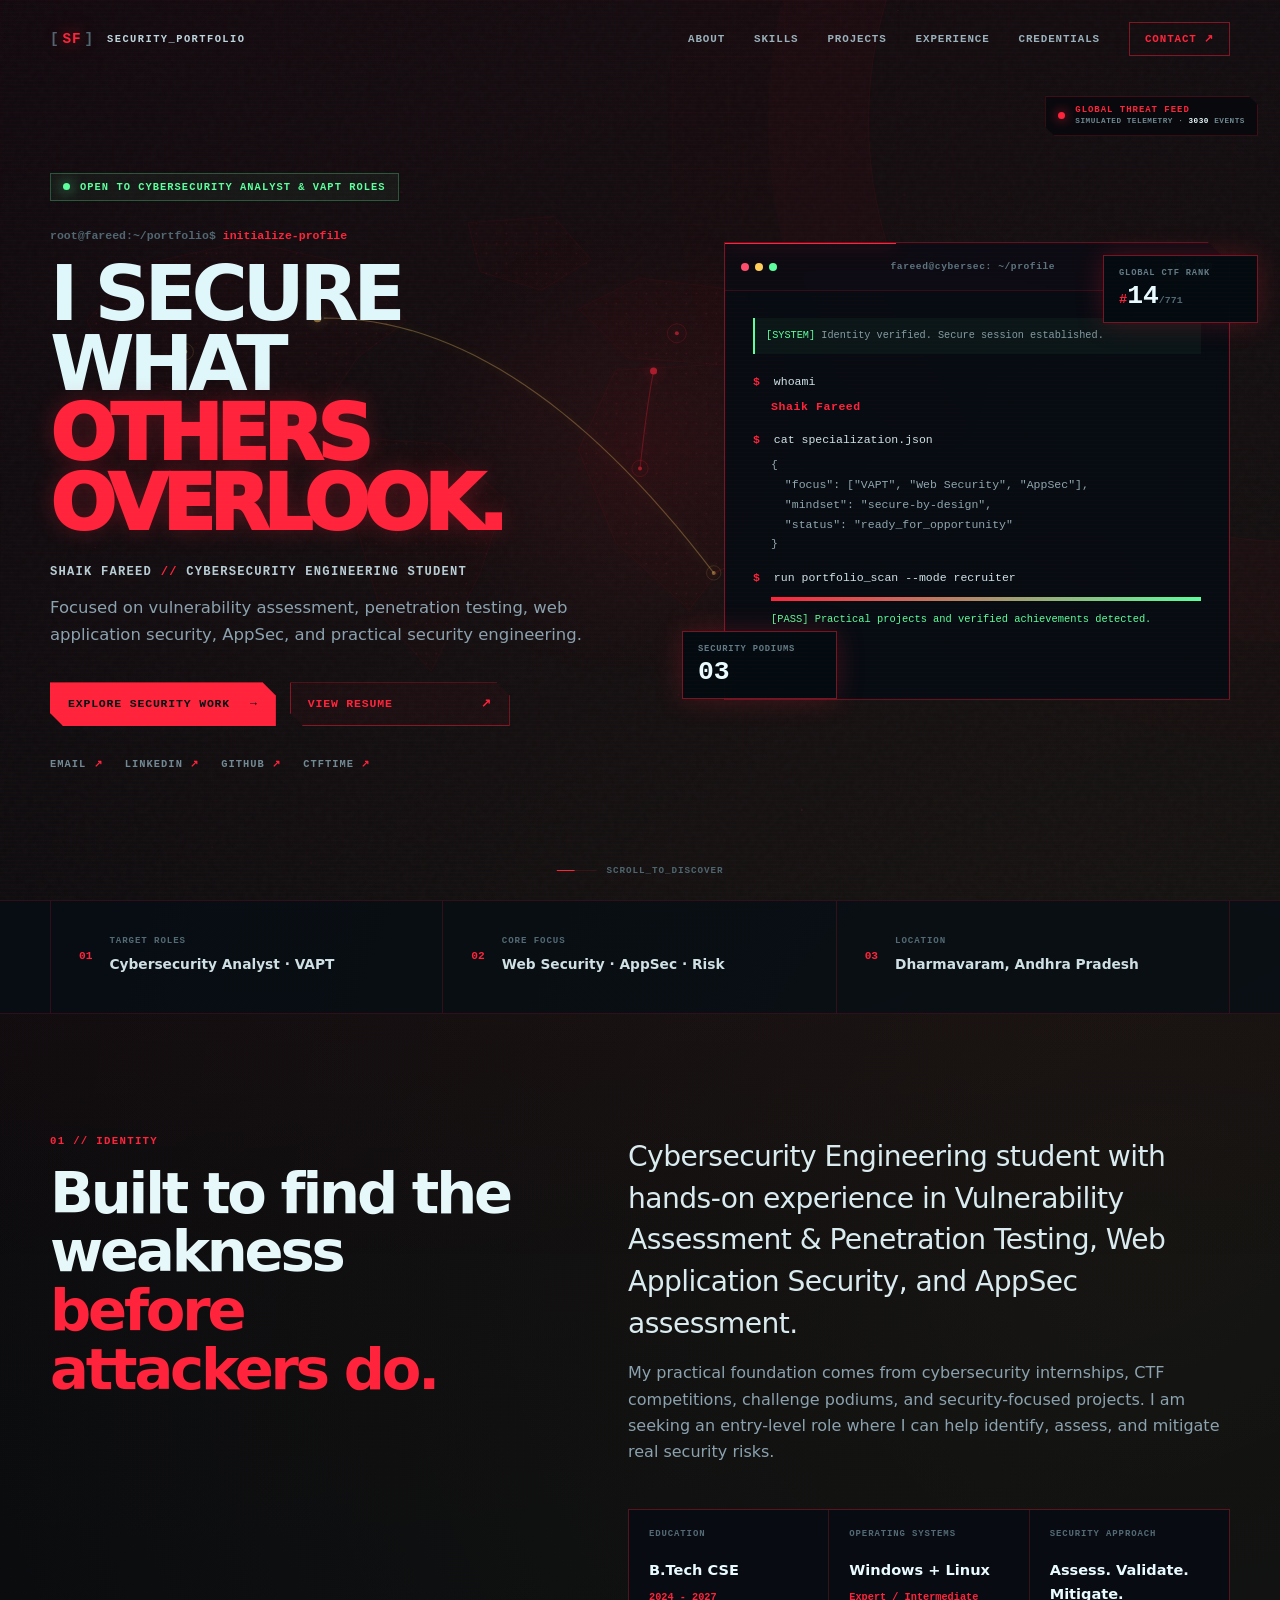
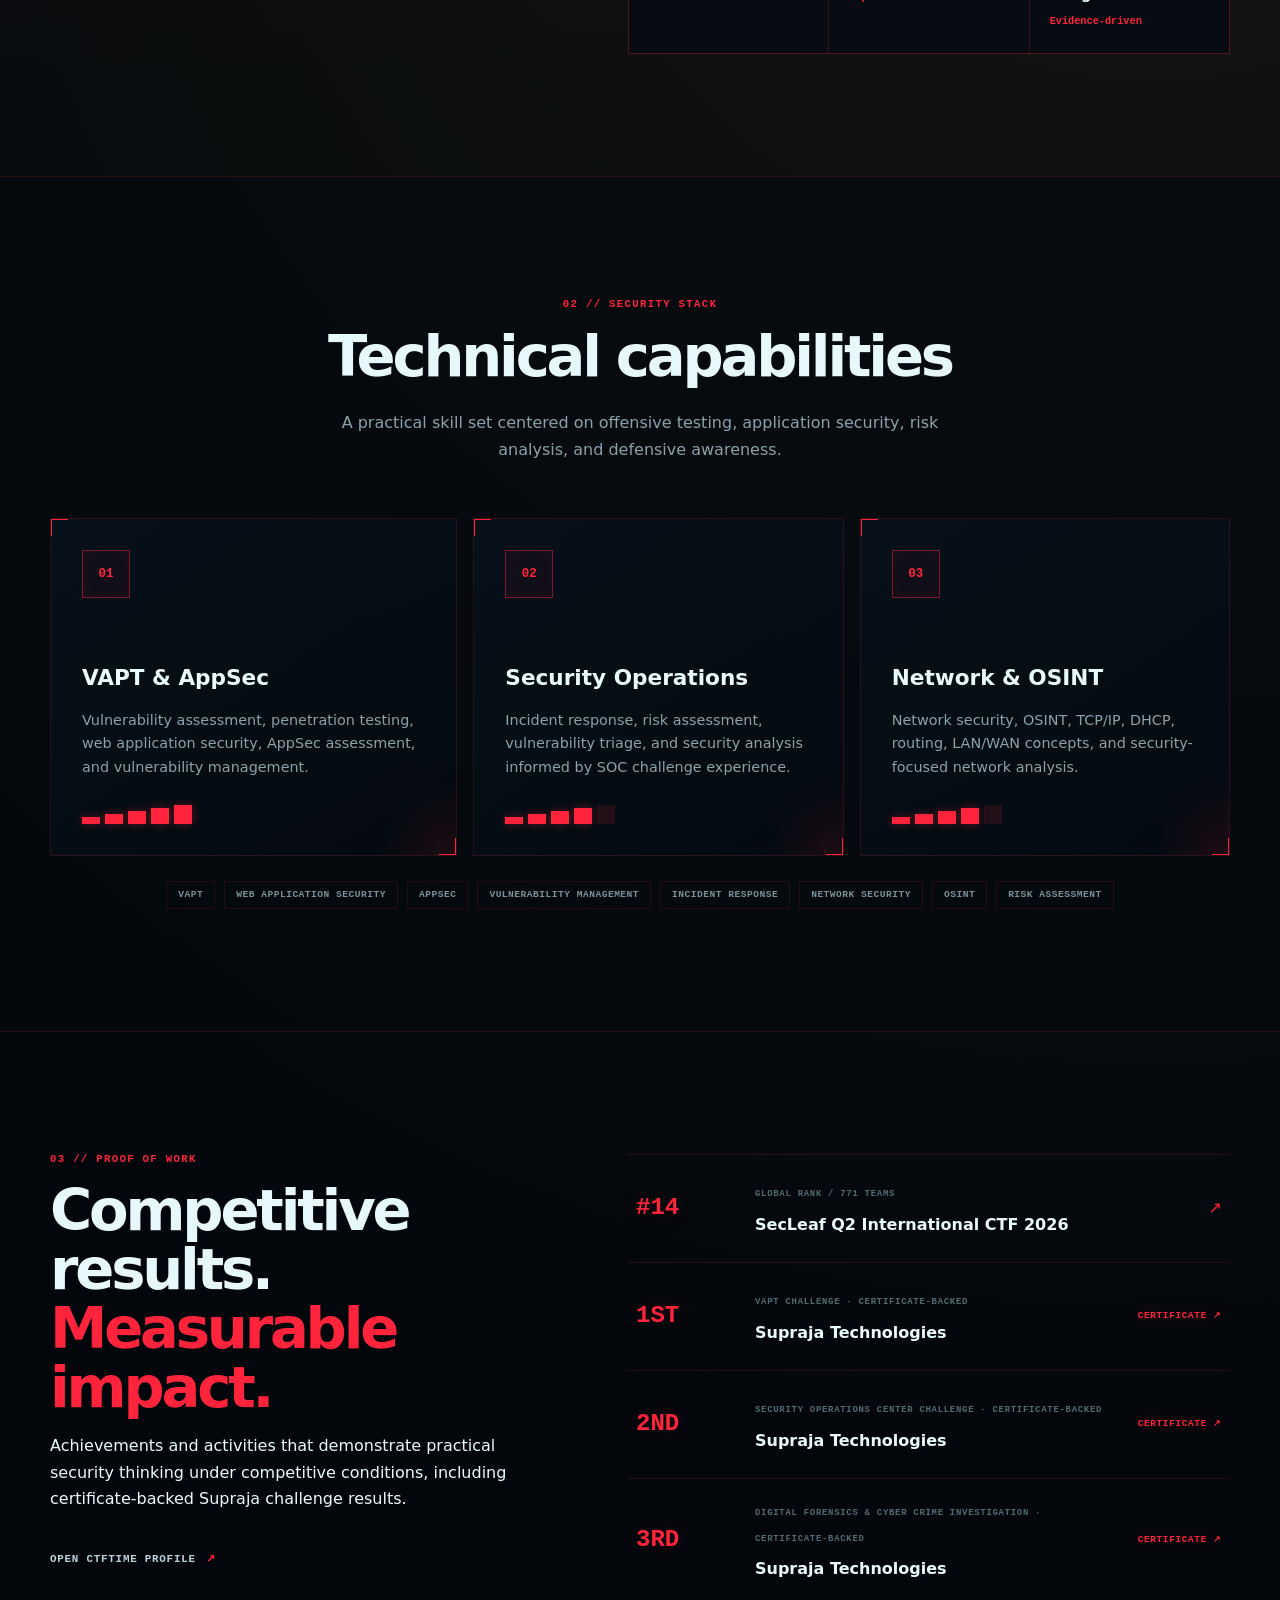
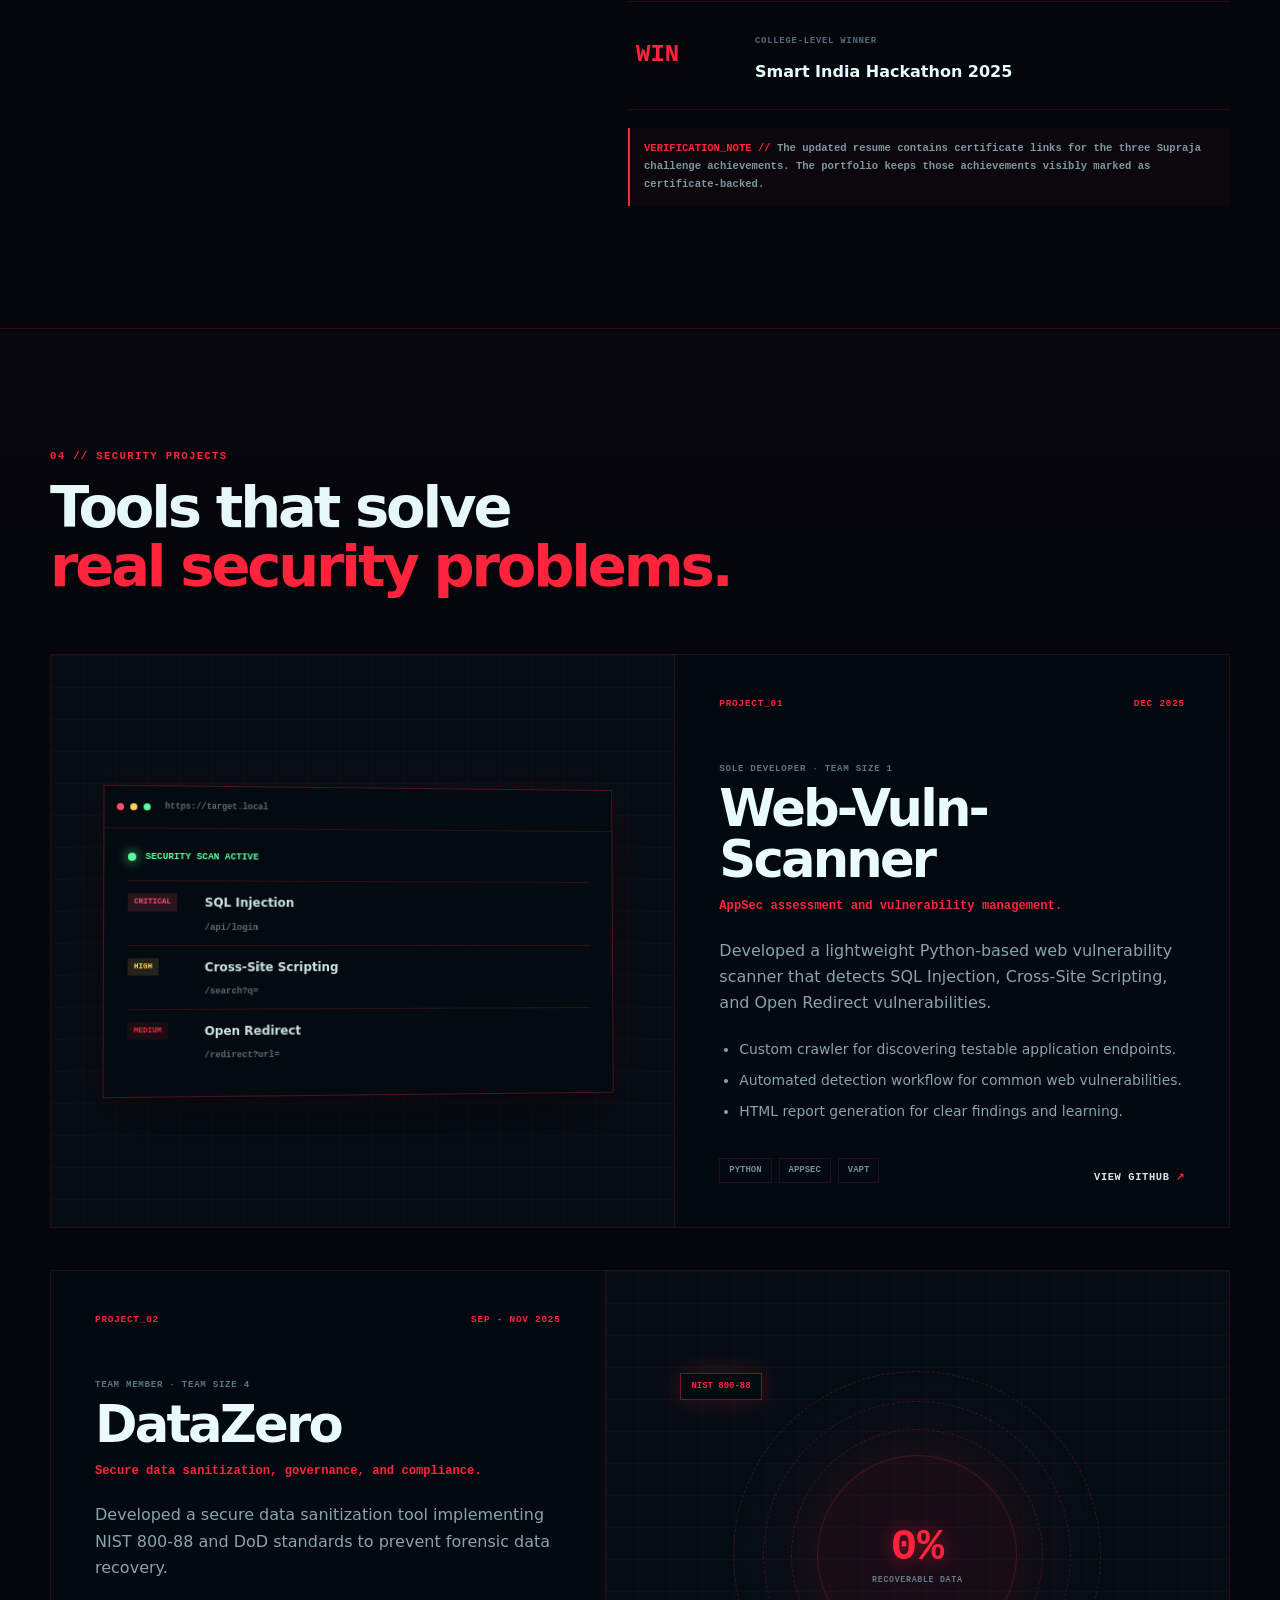
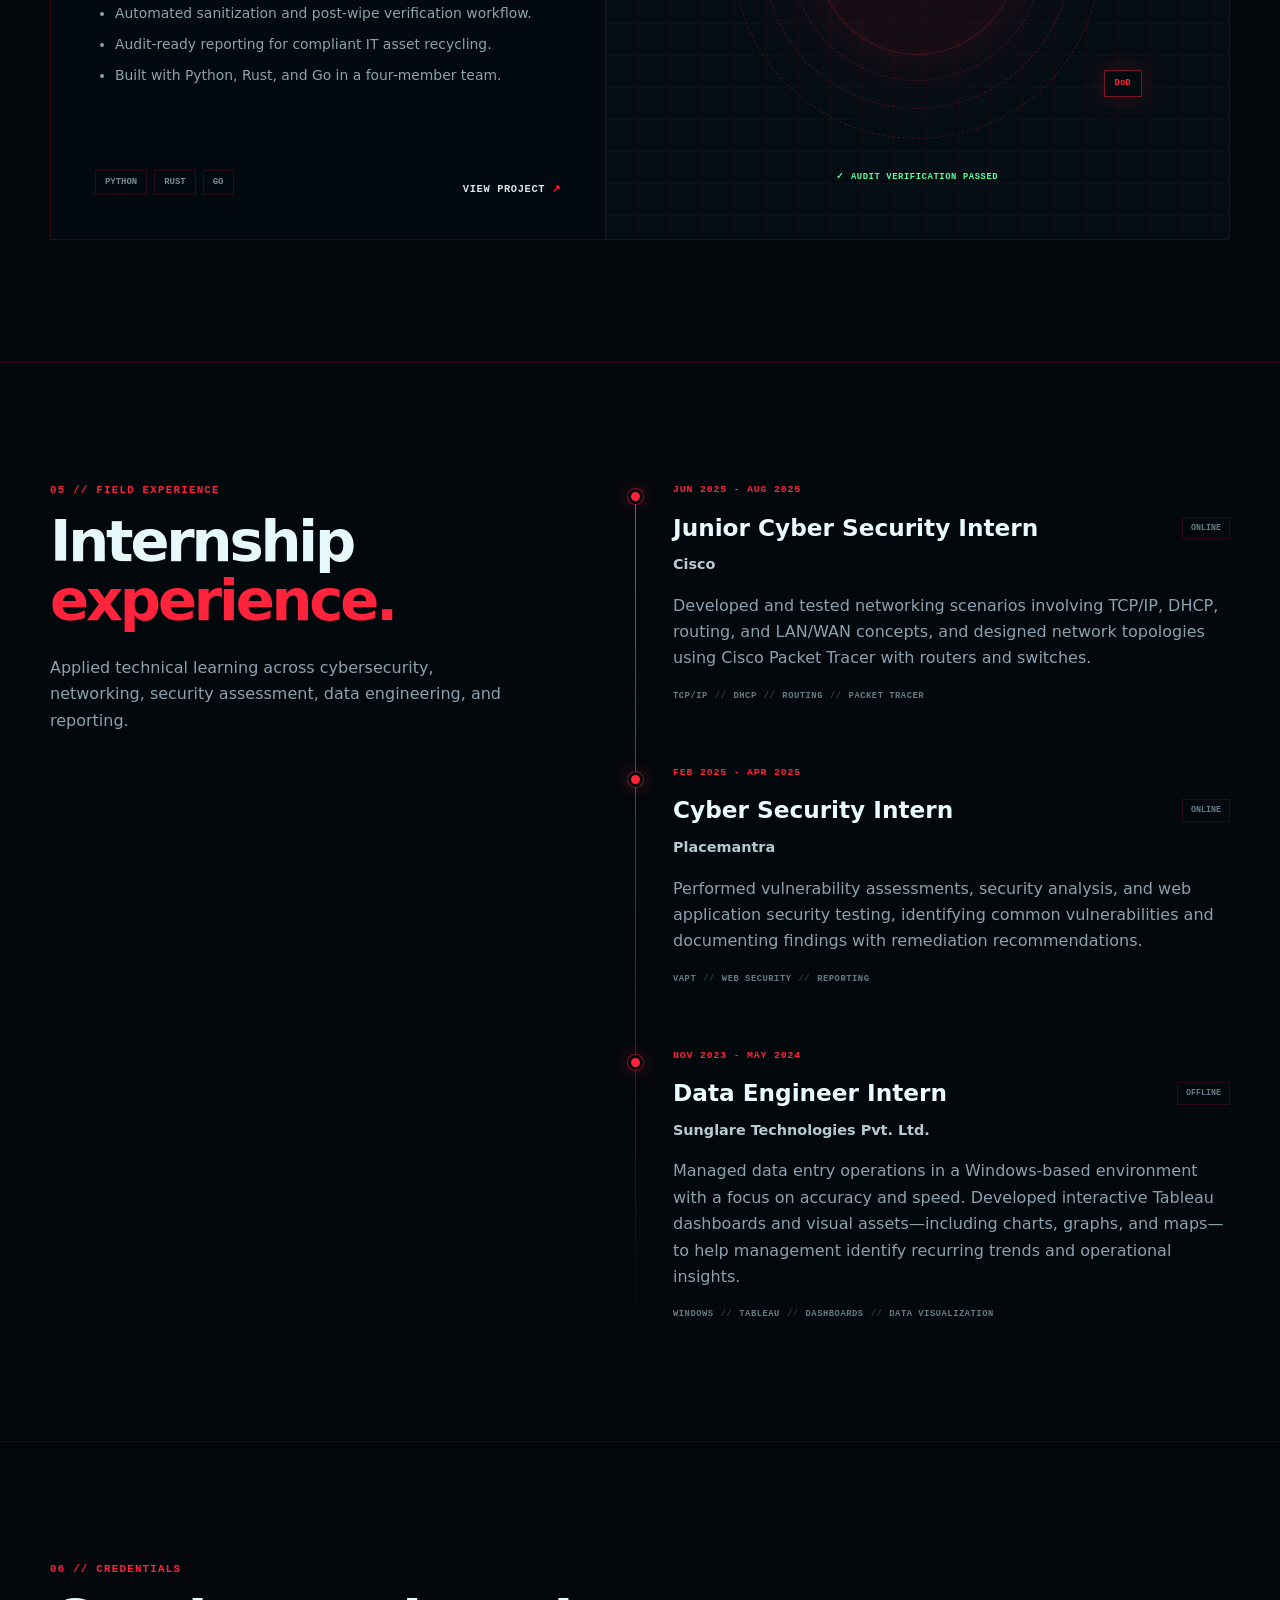
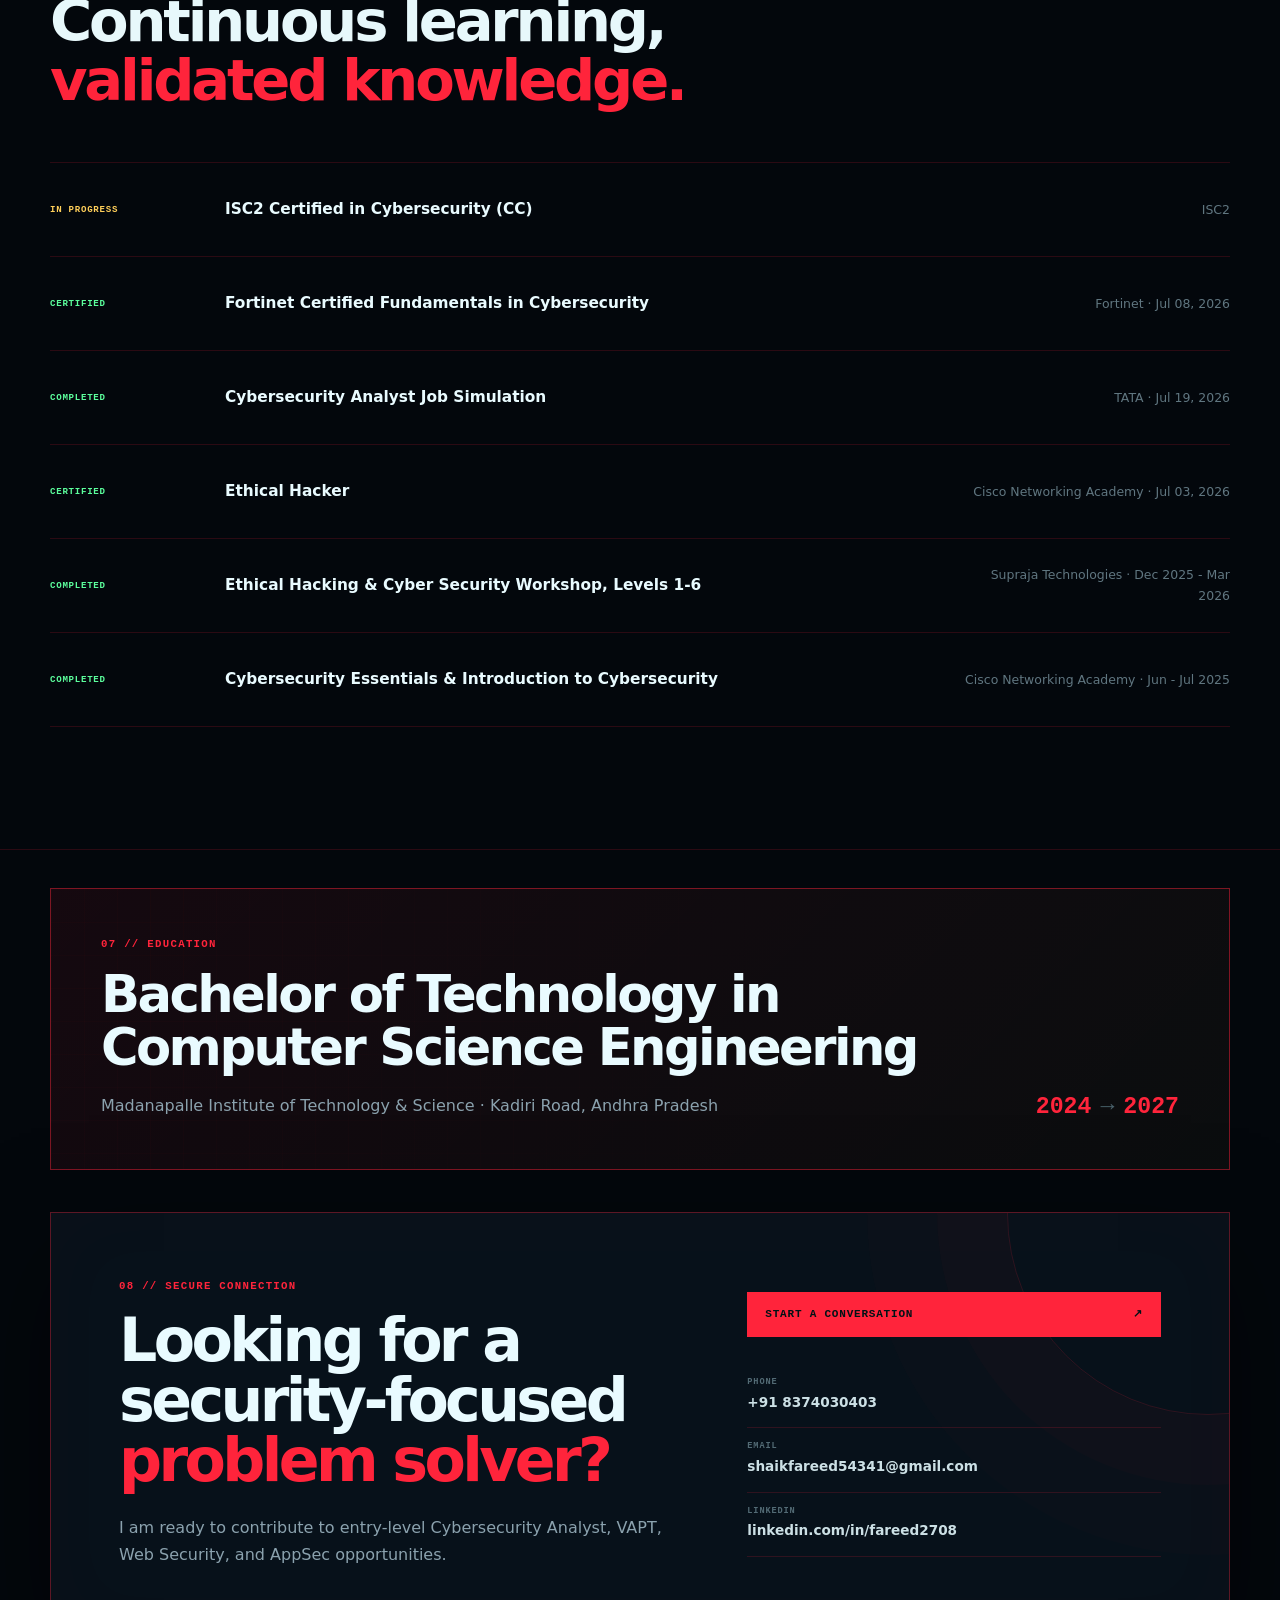
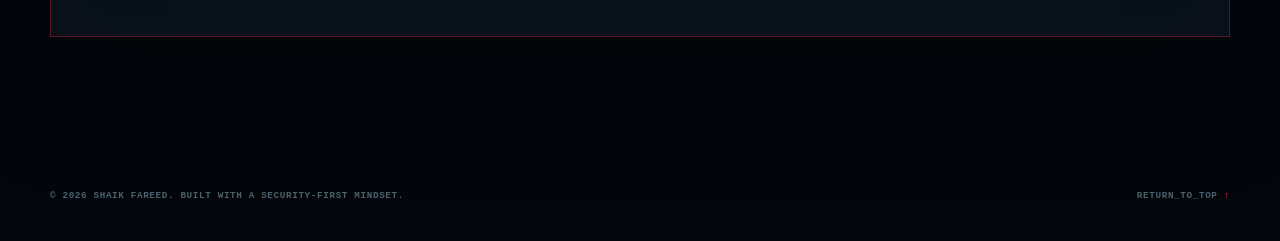
==== commit 7abed8ee: "Deploy portfolio V4 with updated achievements and neon effects" ====
--- a/index.html
+++ b/index.html
@@ -160,7 +160,7 @@
 
           <div class="floating-stat stat-one">
             <span>GLOBAL CTF RANK</span>
-            <strong><em>#</em>16<small>/771</small></strong>
+            <strong><em>#</em>14<small>/771</small></strong>
           </div>
           <div class="floating-stat stat-two">
             <span>SECURITY PODIUMS</span>
@@ -240,32 +240,36 @@
         <div class="section-heading reveal">
           <p class="section-code">03 // PROOF OF WORK</p>
           <h2 id="achievements-title">Competitive results.<br><span>Measurable impact.</span></h2>
-          <p>Achievements that demonstrate practical security thinking under competitive conditions.</p>
+          <p>Achievements and activities that demonstrate practical security thinking under competitive conditions, including certificate-backed Supraja challenge results.</p>
           <a class="inline-link" href="https://ctftime.org/team/437108" target="_blank" rel="noopener noreferrer">Open CTFtime profile <span>↗</span></a>
         </div>
 
         <div class="achievement-list">
           <a class="achievement-row reveal" href="https://ctftime.org/team/437108" target="_blank" rel="noopener noreferrer">
-            <div class="achievement-rank">#16</div>
+            <div class="achievement-rank">#14</div>
             <div><small>GLOBAL RANK / 771 TEAMS</small><h3>SecLeaf Q2 International CTF 2026</h3></div>
             <span>↗</span>
           </a>
-          <article class="achievement-row reveal">
+          <a class="achievement-row reveal certificate-row" href="assets/Shaik_Fareed_Resume.pdf#page=1" target="_blank" rel="noopener">
             <div class="achievement-rank">1ST</div>
-            <div><small>VAPT CHALLENGE</small><h3>Supraja Technologies</h3></div>
-          </article>
-          <article class="achievement-row reveal">
+            <div><small>VAPT CHALLENGE · CERTIFICATE-BACKED</small><h3>Supraja Technologies</h3></div>
+            <span class="certificate-proof">CERTIFICATE ↗</span>
+          </a>
+          <a class="achievement-row reveal certificate-row" href="assets/Shaik_Fareed_Resume.pdf#page=1" target="_blank" rel="noopener">
             <div class="achievement-rank">2ND</div>
-            <div><small>SECURITY OPERATIONS CENTER CHALLENGE</small><h3>Supraja Technologies</h3></div>
-          </article>
-          <article class="achievement-row reveal">
+            <div><small>SECURITY OPERATIONS CENTER CHALLENGE · CERTIFICATE-BACKED</small><h3>Supraja Technologies</h3></div>
+            <span class="certificate-proof">CERTIFICATE ↗</span>
+          </a>
+          <a class="achievement-row reveal certificate-row" href="assets/Shaik_Fareed_Resume.pdf#page=1" target="_blank" rel="noopener">
             <div class="achievement-rank">3RD</div>
-            <div><small>DIGITAL FORENSICS &amp; CYBER CRIME INVESTIGATION</small><h3>Supraja Technologies</h3></div>
-          </article>
+            <div><small>DIGITAL FORENSICS &amp; CYBER CRIME INVESTIGATION · CERTIFICATE-BACKED</small><h3>Supraja Technologies</h3></div>
+            <span class="certificate-proof">CERTIFICATE ↗</span>
+          </a>
           <article class="achievement-row reveal">
             <div class="achievement-rank">WIN</div>
             <div><small>COLLEGE-LEVEL WINNER</small><h3>Smart India Hackathon 2025</h3></div>
           </article>
+          <p class="certificate-note reveal"><span>VERIFICATION_NOTE //</span> The updated resume contains certificate links for the three Supraja challenge achievements. The portfolio keeps those achievements visibly marked as certificate-backed.</p>
         </div>
       </div>
     </section>
@@ -367,9 +371,9 @@
             <div class="timeline-node"></div>
             <p class="timeline-date">NOV 2023 - MAY 2024</p>
             <div class="timeline-header"><h3>Data Engineer Intern</h3><span>OFFLINE</span></div>
-            <h4>Emmvee Photovoltaic Power Pvt. Ltd.</h4>
-            <p>Used Microsoft Excel and ZingHR Management System to automate shift production reporting, generate actionable metrics, and standardize reporting for Production and HR teams.</p>
-            <div class="timeline-tags"><span>EXCEL</span><span>AUTOMATION</span><span>REPORTING</span><span>METRICS</span></div>
+            <h4>Sunglare Technologies Pvt. Ltd.</h4>
+            <p>Managed data entry operations in a Windows-based environment with a focus on accuracy and speed. Developed interactive Tableau dashboards and visual assets—including charts, graphs, and maps—to help management identify recurring trends and operational insights.</p>
+            <div class="timeline-tags"><span>WINDOWS</span><span>TABLEAU</span><span>DASHBOARDS</span><span>DATA VISUALIZATION</span></div>
           </article>
         </div>
       </div>
@@ -384,7 +388,7 @@
         <div class="credential-list">
           <article class="credential-row reveal"><span class="credential-state progress">IN PROGRESS</span><h3>ISC2 Certified in Cybersecurity (CC)</h3><p>ISC2</p></article>
           <article class="credential-row reveal"><span class="credential-state">CERTIFIED</span><h3>Fortinet Certified Fundamentals in Cybersecurity</h3><p>Fortinet · Jul 08, 2026</p></article>
-          <article class="credential-row reveal"><span class="credential-state">COMPLETED</span><h3>Cybersecurity Analyst Job Simulation</h3><p>TATA · Jul 07, 2026</p></article>
+          <article class="credential-row reveal"><span class="credential-state">COMPLETED</span><h3>Cybersecurity Analyst Job Simulation</h3><p>TATA · Jul 19, 2026</p></article>
           <article class="credential-row reveal"><span class="credential-state">CERTIFIED</span><h3>Ethical Hacker</h3><p>Cisco Networking Academy · Jul 03, 2026</p></article>
           <article class="credential-row reveal"><span class="credential-state">COMPLETED</span><h3>Ethical Hacking &amp; Cyber Security Workshop, Levels 1-6</h3><p>Supraja Technologies · Dec 2025 - Mar 2026</p></article>
           <article class="credential-row reveal"><span class="credential-state">COMPLETED</span><h3>Cybersecurity Essentials &amp; Introduction to Cybersecurity</h3><p>Cisco Networking Academy · Jun - Jul 2025</p></article>
--- a/styles.css
+++ b/styles.css
@@ -390,3 +390,14 @@
   #threat-map, #cyber-canvas, .cursor-aura, .threat-status { display: none; }
   .reveal { opacity: 1; transform: none; }
 }
+
+
+/* Certificate-backed achievement additions (V4) */
+.certificate-row { cursor: pointer; }
+.certificate-proof { justify-self: end; white-space: nowrap; color: var(--cyan); font: 850 .58rem/1 var(--mono); letter-spacing: .08em; text-shadow: 0 0 14px rgba(var(--neon-rgb), .45); }
+.certificate-row:hover .certificate-proof { transform: translateX(2px); }
+.certificate-note { margin: 18px 0 0; padding: 12px 14px; border-left: 2px solid var(--cyan); background: rgba(var(--neon-rgb), .035); color: #7f969f; font: 650 .66rem/1.7 var(--mono); }
+.certificate-note span { color: var(--cyan); font-weight: 900; }
+@media (max-width: 720px) {
+  .certificate-proof { grid-column: 2; justify-self: start; margin-top: 8px; }
+}
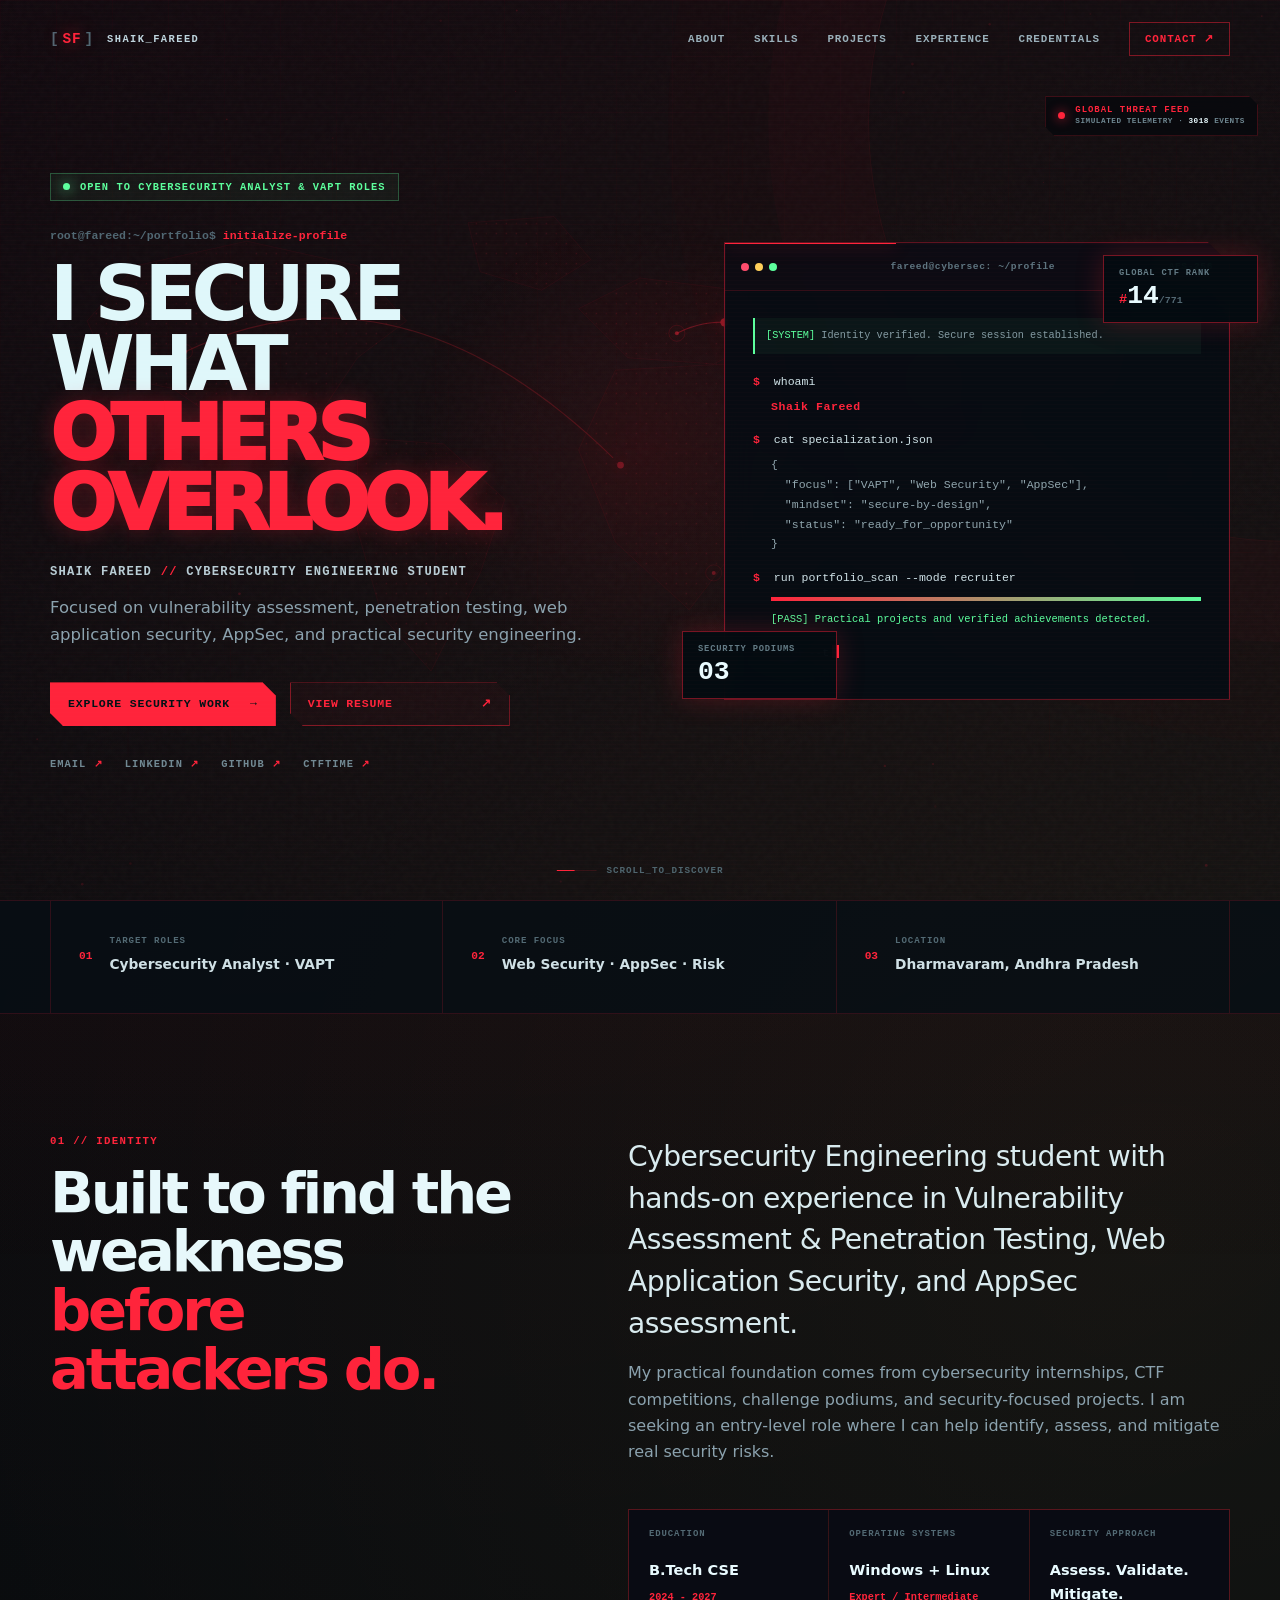
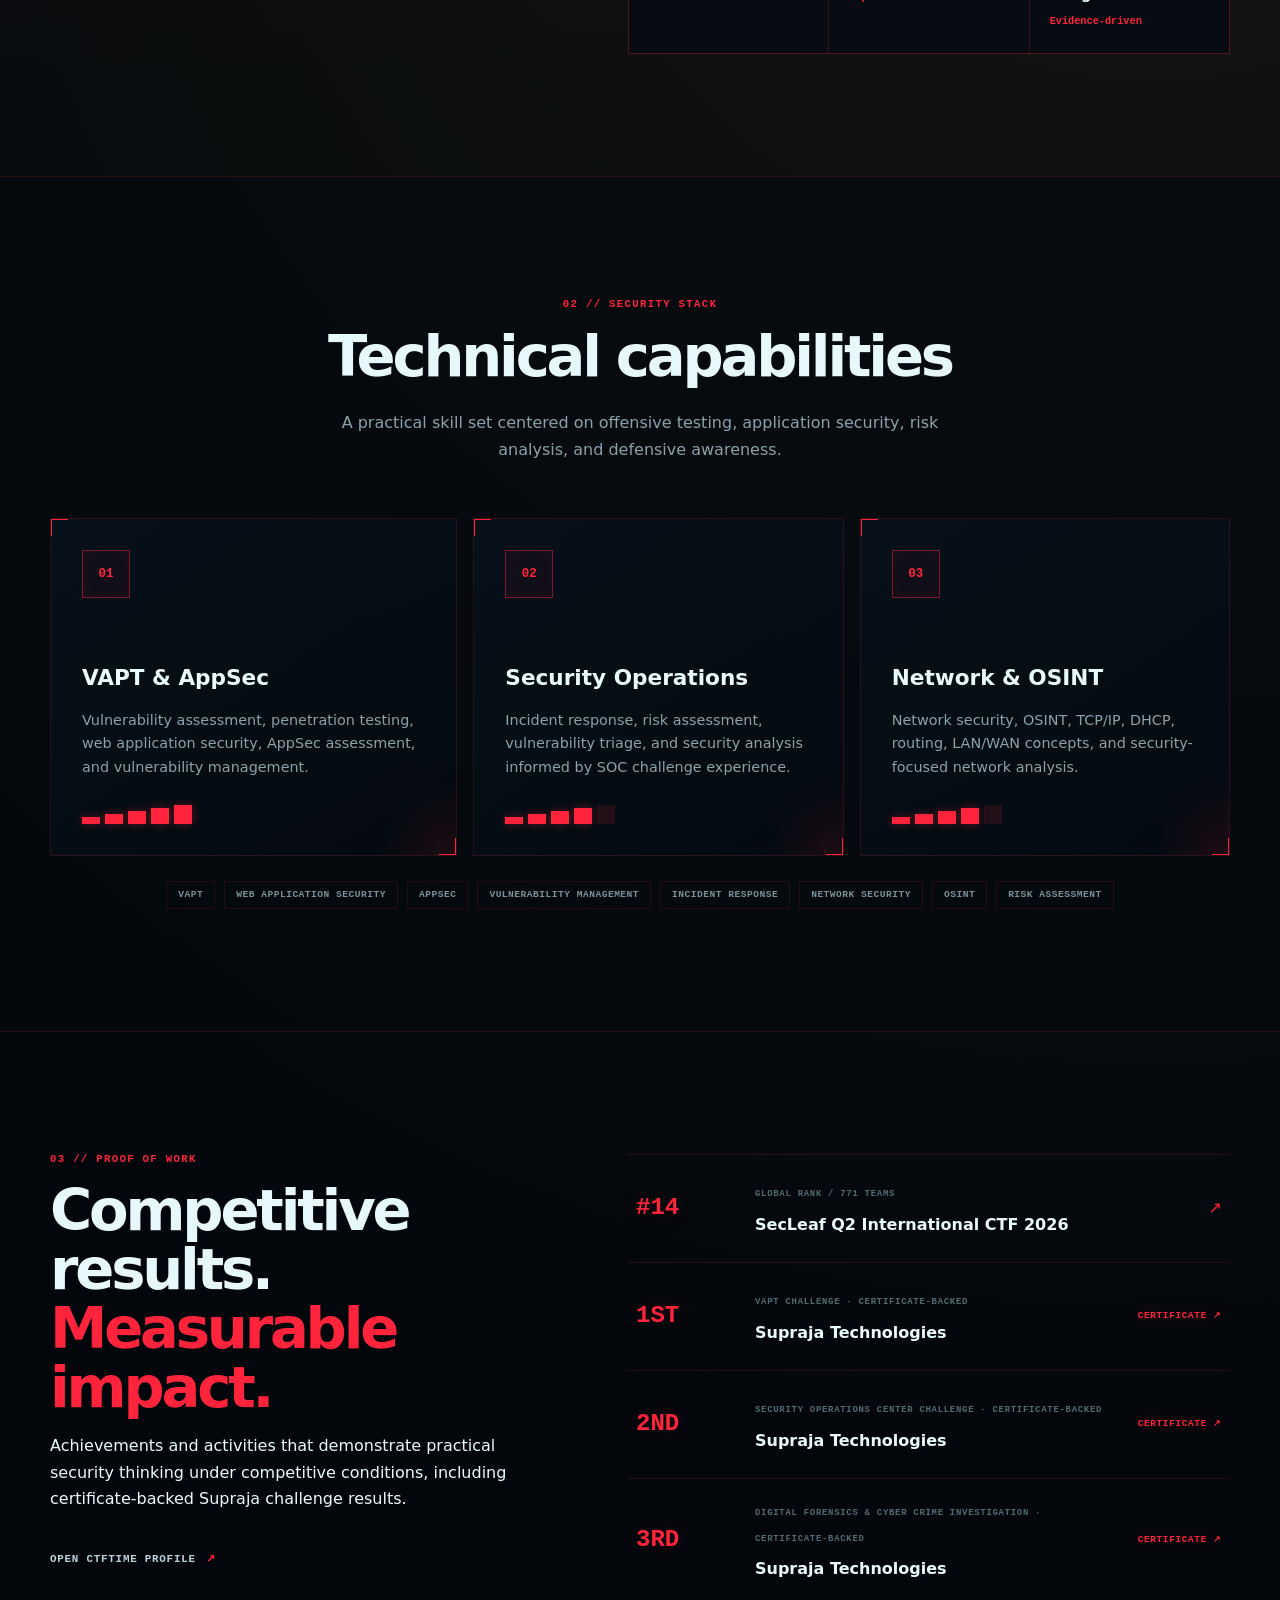
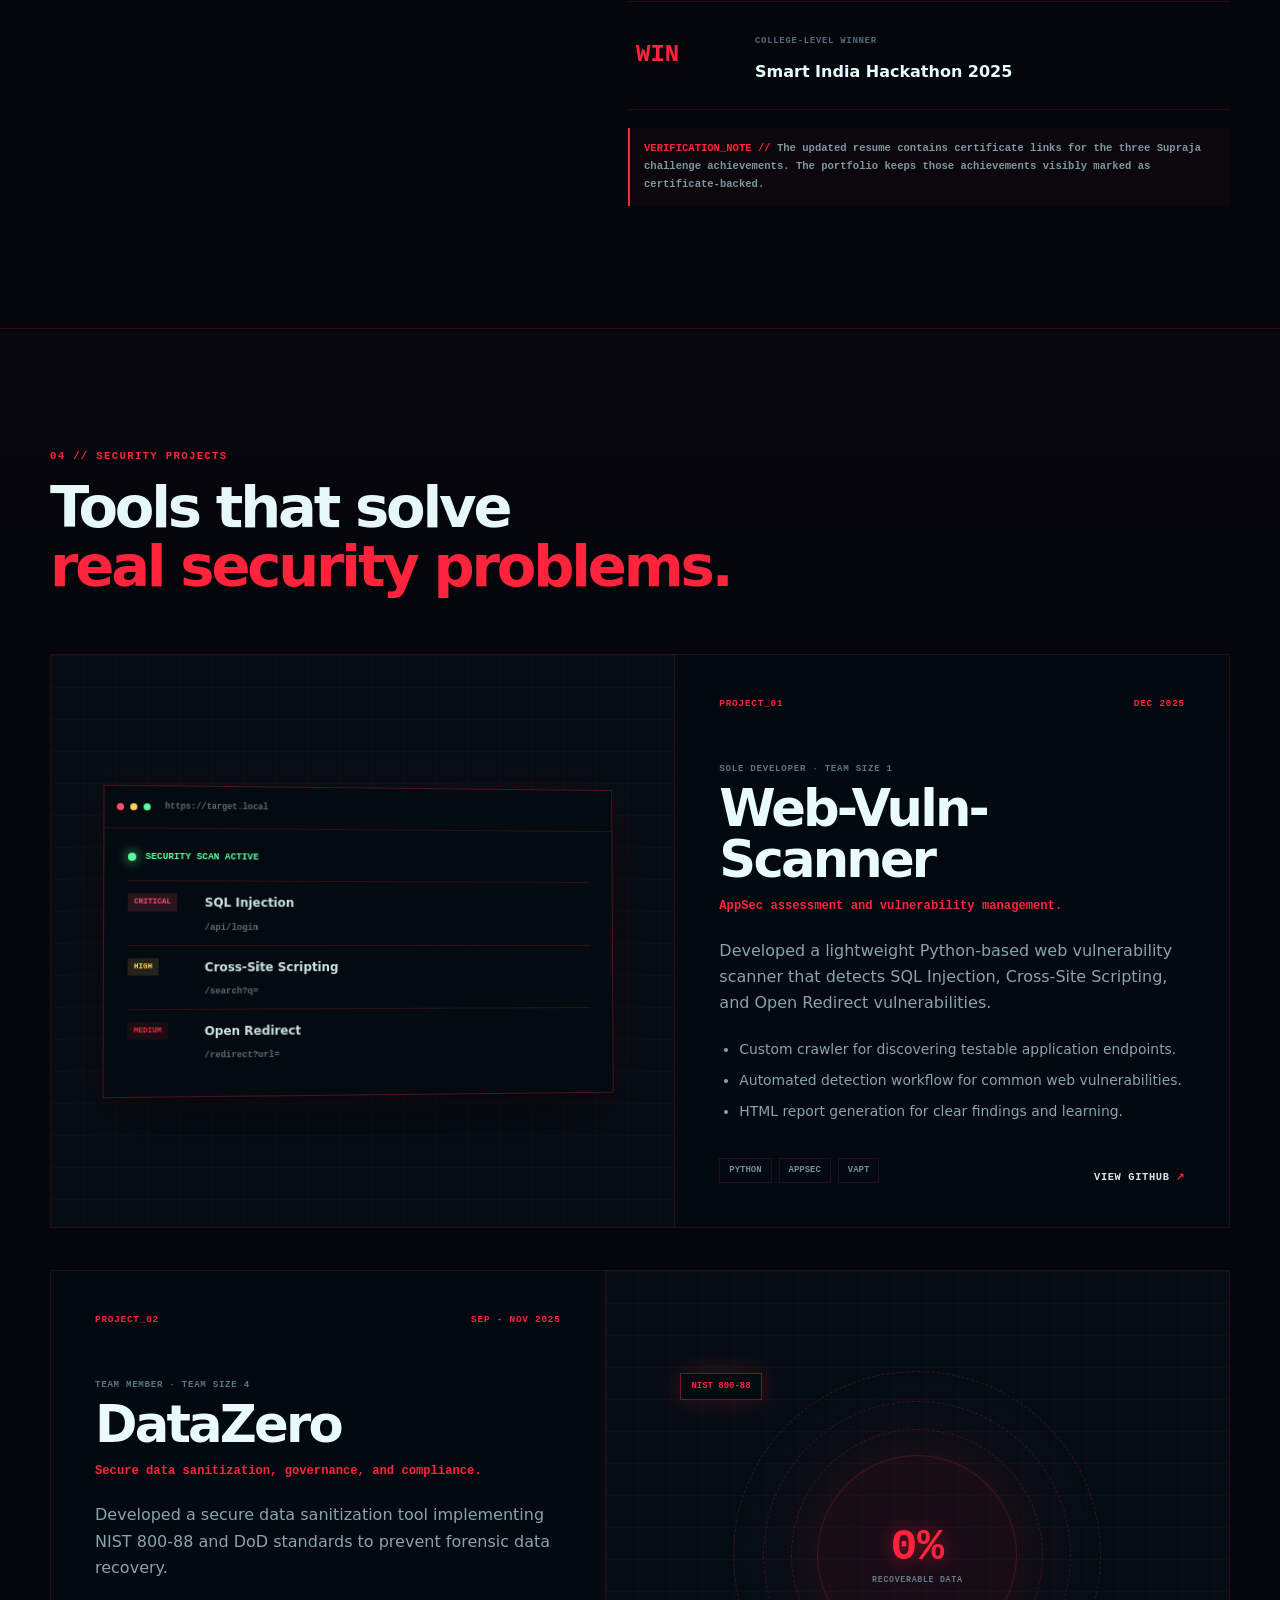
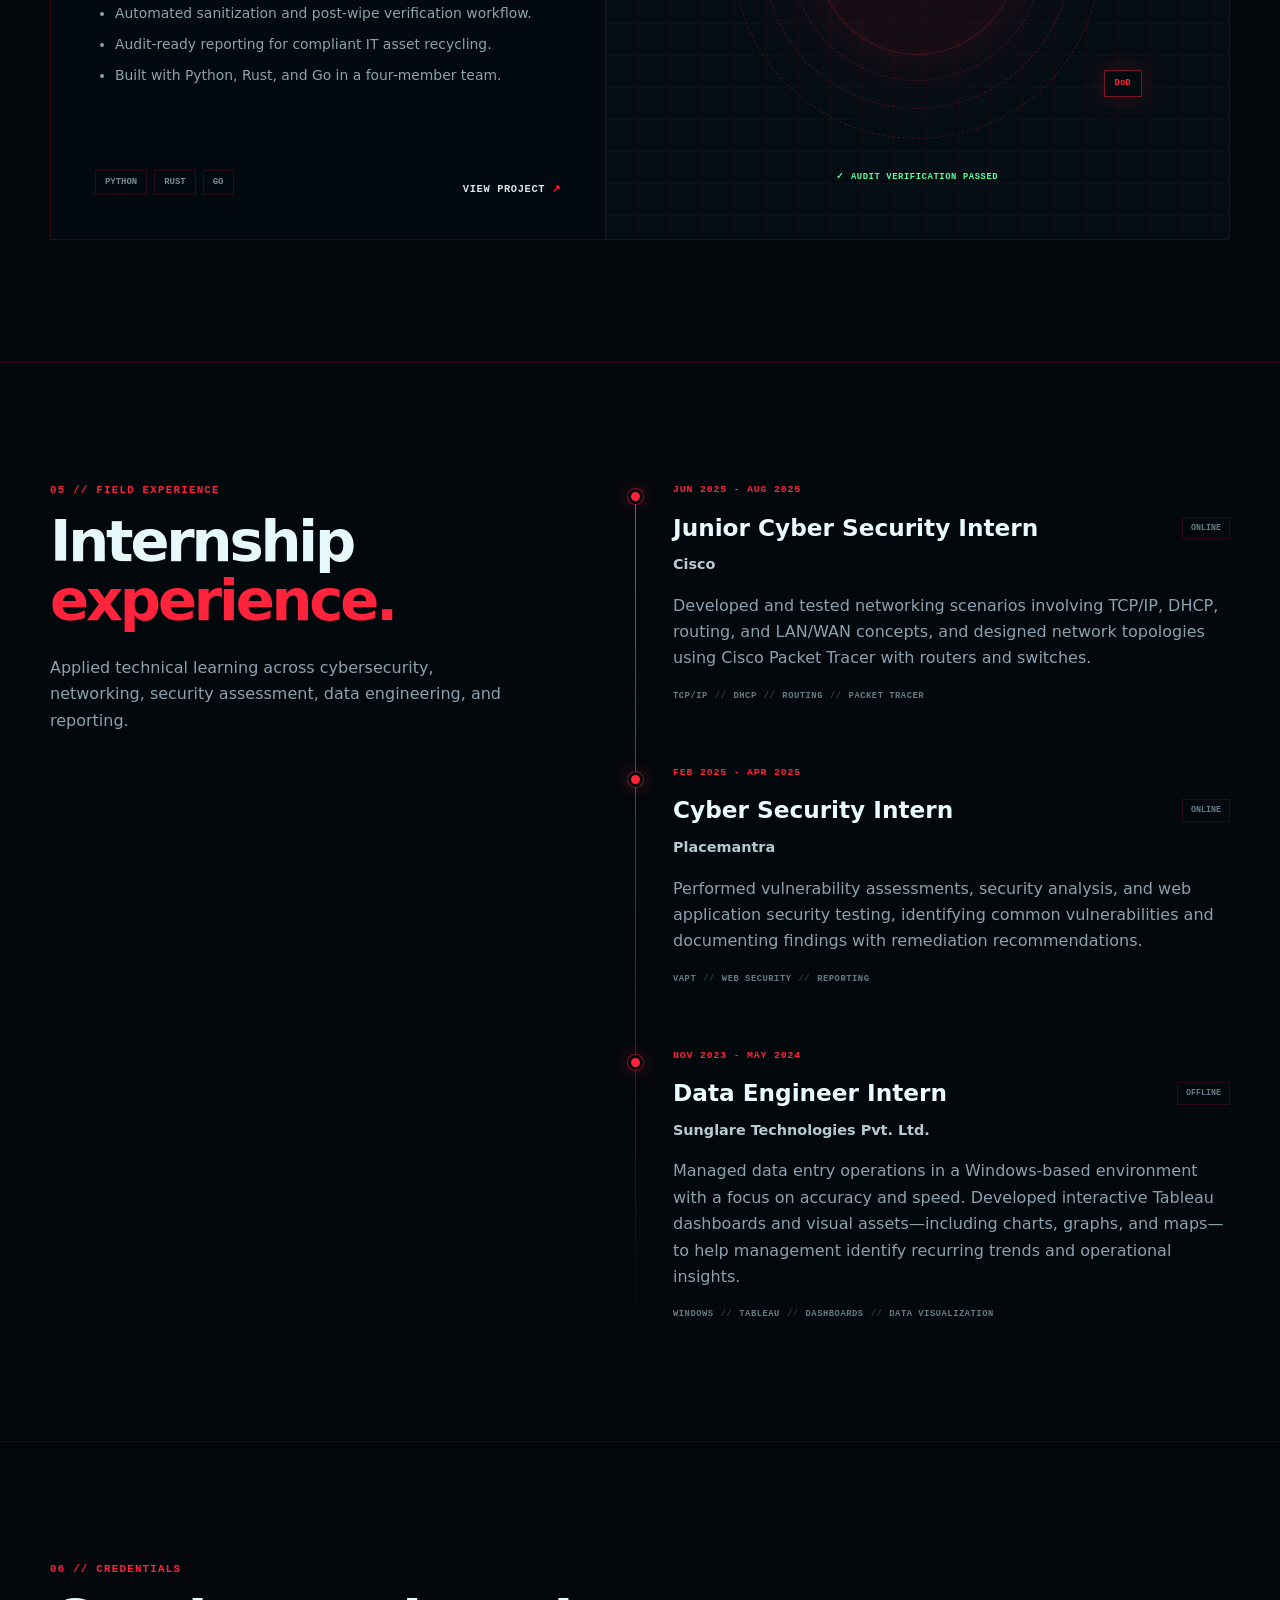
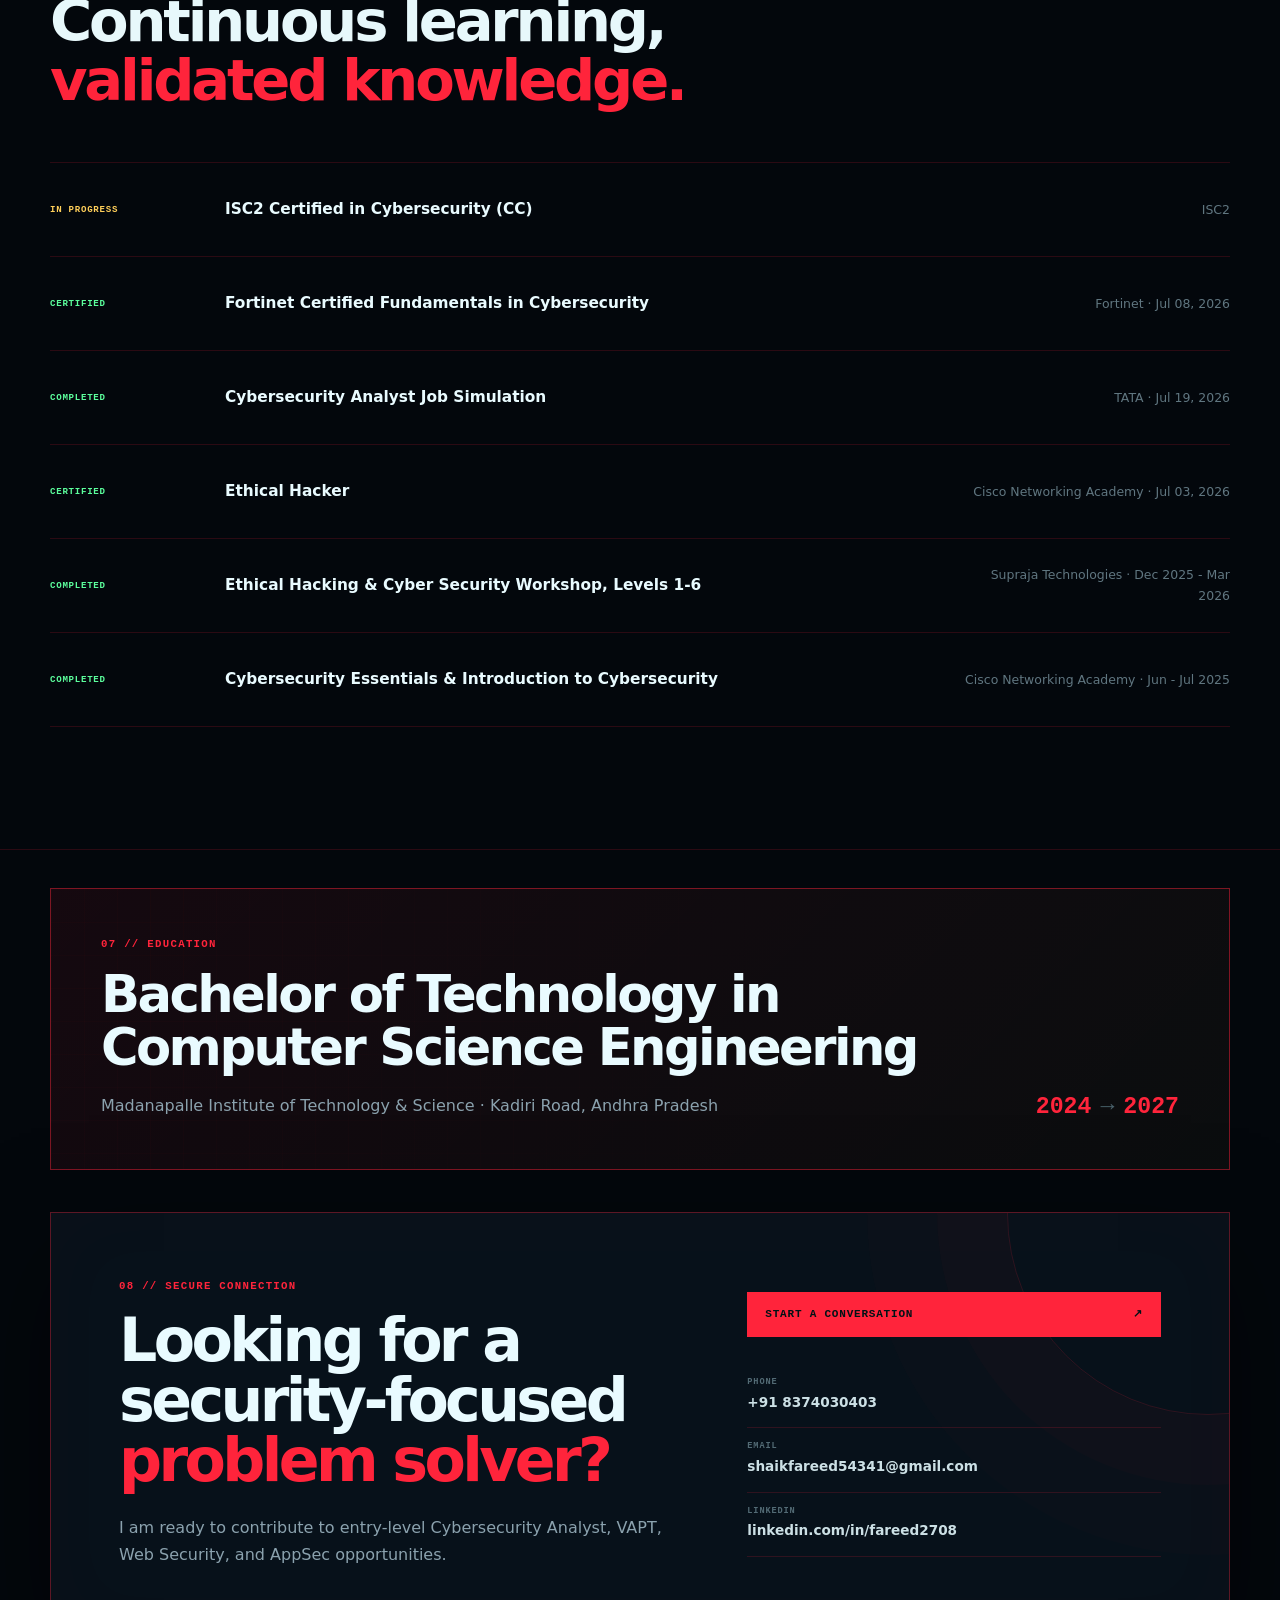
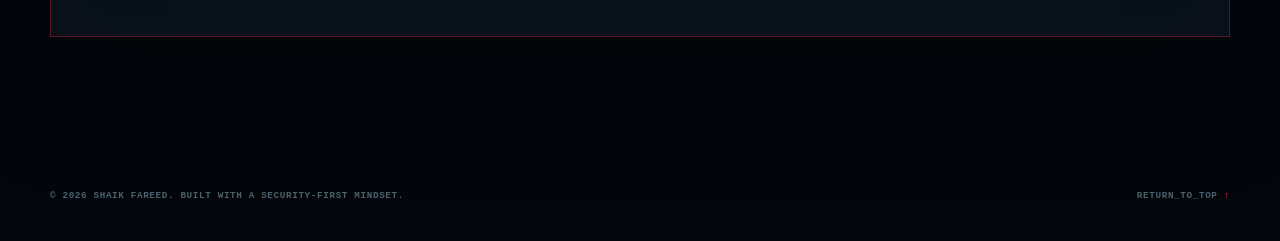
==== commit 3b066a6d: "Update index.html" ====
--- a/index.html
+++ b/index.html
@@ -86,7 +86,7 @@
     <div class="shell navigation">
       <a class="brand" href="#top" aria-label="Shaik Fareed portfolio home">
         <span class="brand-bracket">[</span><span class="brand-name">SF</span><span class="brand-bracket">]</span>
-        <span class="brand-label">SECURITY_PORTFOLIO</span>
+        <span class="brand-label">SHAIK_FAREED</span>
       </a>
 
       <button class="menu-toggle" type="button" aria-label="Open menu" aria-expanded="false" aria-controls="primary-nav">
